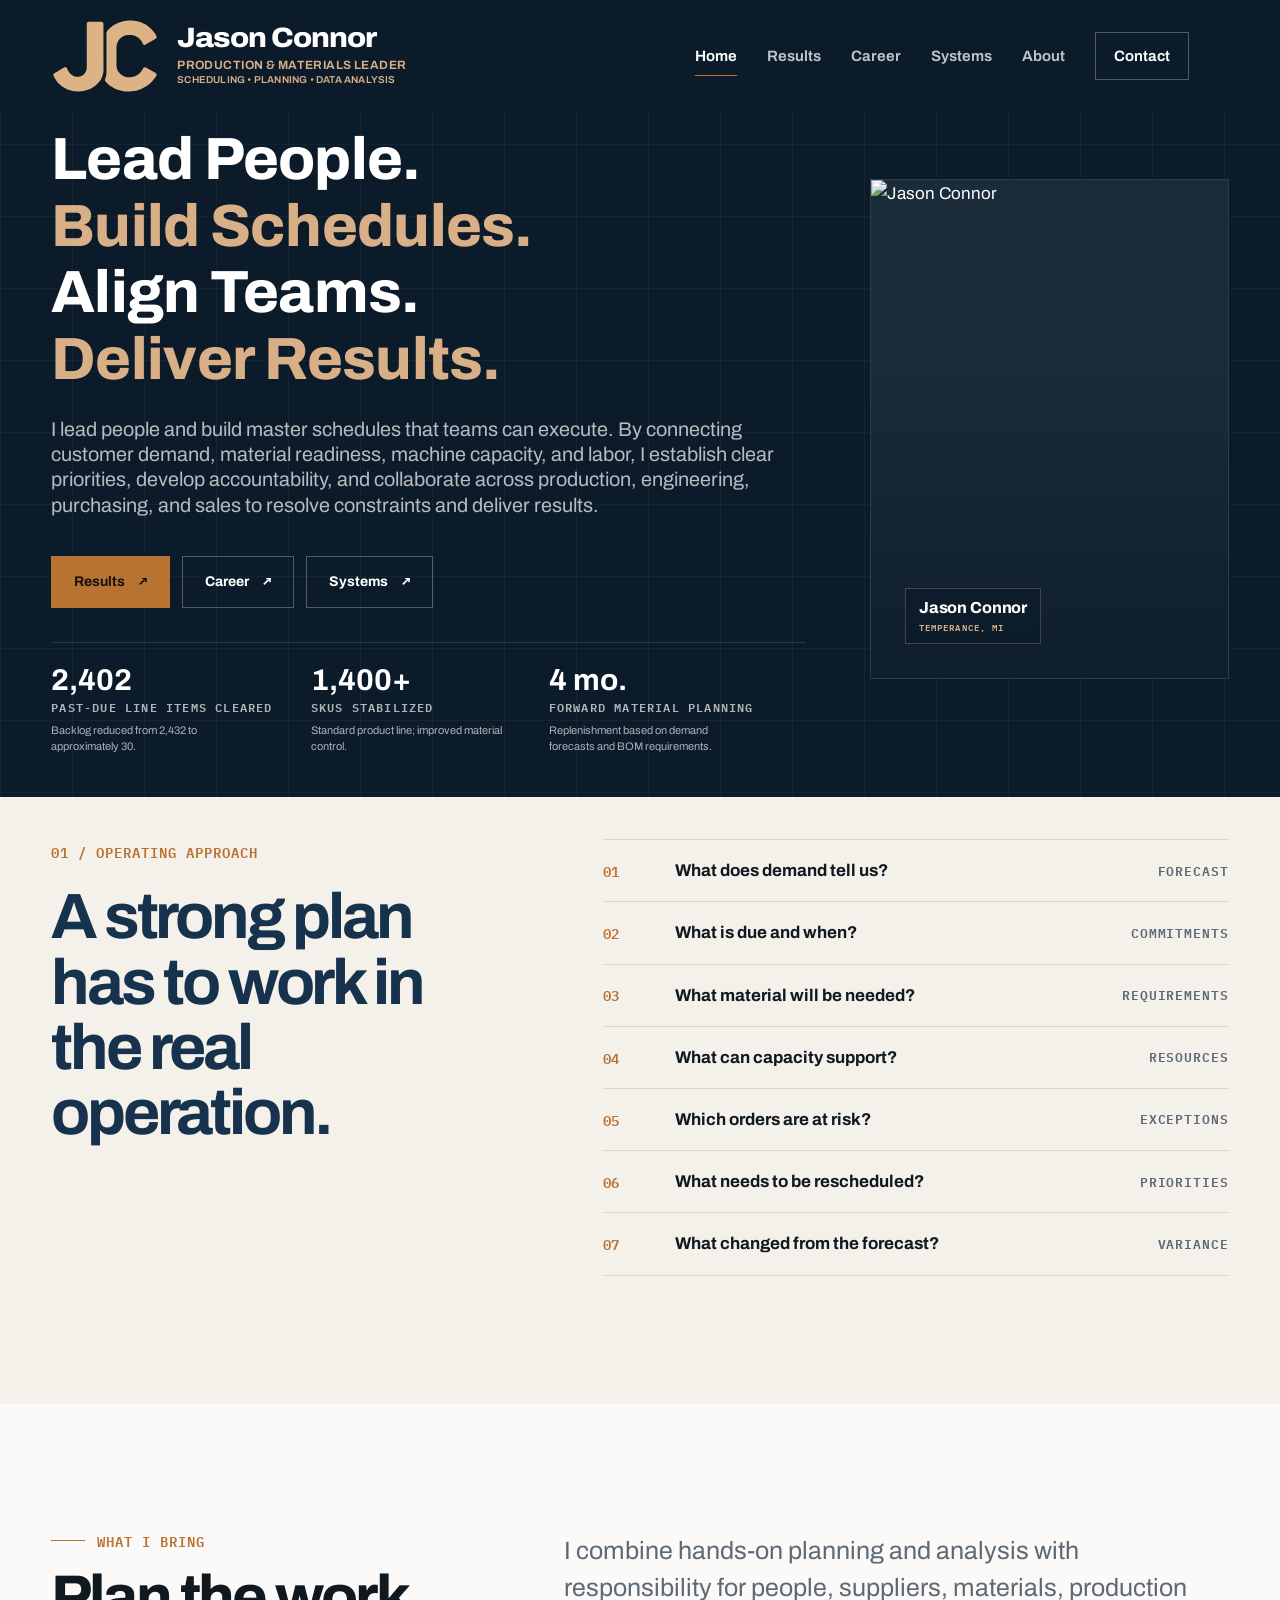
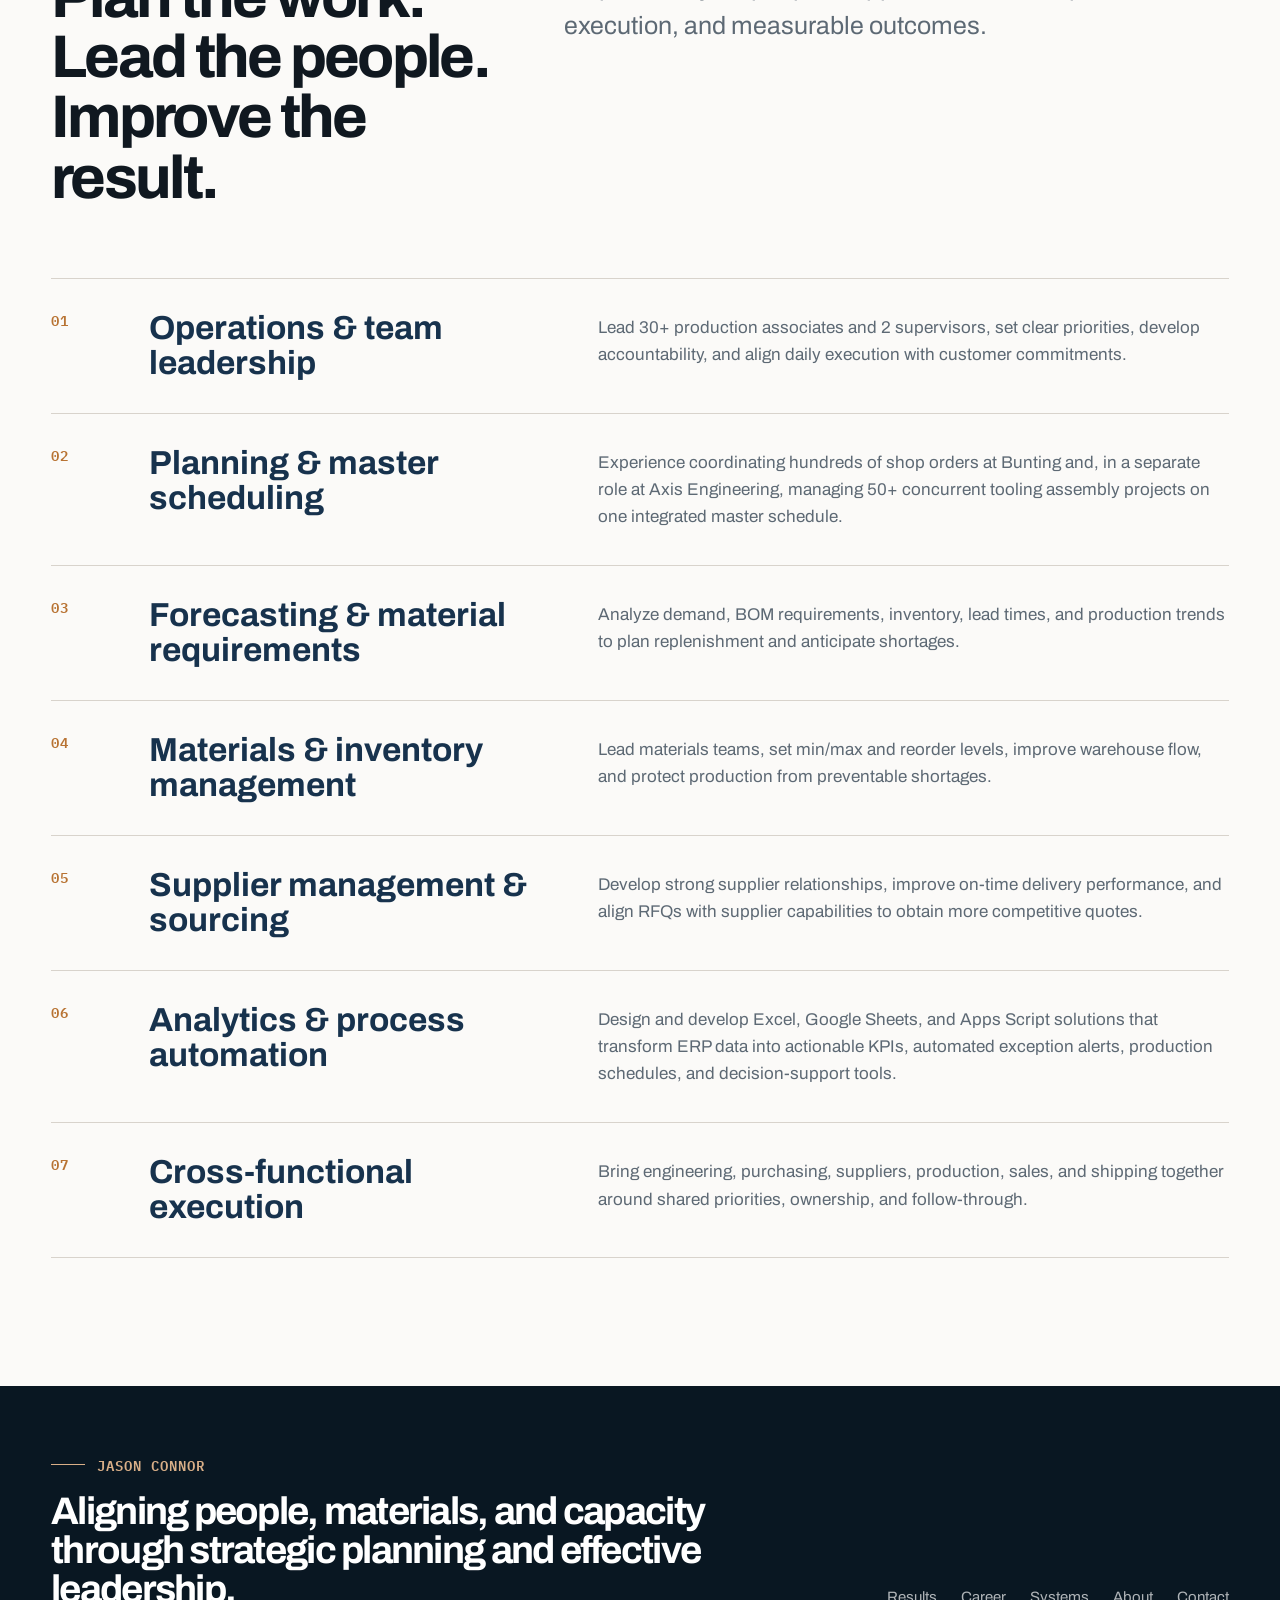
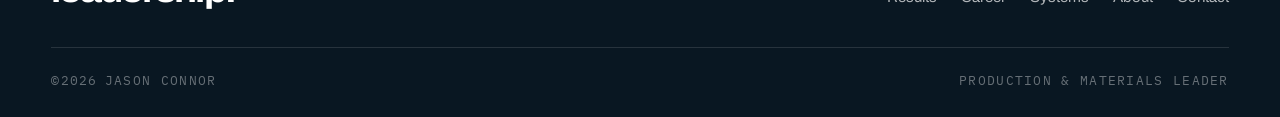
==== index.html @ ce1be5c6 "Set home headline to Lead People, Build Schedules, Align Teams, Deliver Results" ====
<!doctype html>
<html lang="en">
<head>
  <meta charset="utf-8">
  <meta name="viewport" content="width=device-width,initial-scale=1">
  <meta name="description" content="Jason Connor — Manufacturing people leader and master scheduler with 25+ years of experience aligning teams, capacity, materials, and production schedules to deliver results.">
  <meta name="theme-color" content="#0C1B29">
  <meta property="og:title" content="Jason Connor | People Leadership & Master Scheduling">
  <meta property="og:description" content="Lead People. Build Schedules. Align Teams. Deliver Results.">
  <meta property="og:type" content="website">
  <title>Home | Jason Connor</title>
  <link rel="canonical" href="https://www.jasonconnor.com/">
  <link rel="icon" type="image/svg+xml" href="assets/jc-favicon.svg?v=approved-20261010-2105">
  <link rel="stylesheet" href="styles.css?v=flow-buttons-20261008">
  <link rel="stylesheet" href="mobile.css?v=jc-anchored-20261122a">
  <link rel="stylesheet" href="mobile-home.css?v=20261010-0307">
  <style>
    .timeline-item .home-location{color:var(--muted);font-weight:500}

    @media(max-width:720px){
      .home-philosophy{padding-top:32px!important;padding-bottom:30px!important}
      .systems-band .flow-row:first-child{border-bottom:0!important;padding-bottom:8px!important}
      .systems-band .flow-row:first-child::after{content:'↓';display:block;text-align:center;color:var(--copper2);font-family:'Archivo',Arial,sans-serif!important;font-size:38px!important;line-height:1!important;font-weight:900!important;transform:scaleX(1.55)!important;transform-origin:center!important;padding-top:2px}
      .systems-band .flow-box strong{font-size:22px!important;line-height:1.15!important}
      .systems-band .flow-arrow{font-size:0!important;line-height:0!important;color:transparent!important;transform:none!important;text-align:center!important;overflow:hidden!important}
      .systems-band .flow-arrow::before{content:'↓'!important;display:block!important;color:var(--copper2)!important;font-family:'Archivo',Arial,sans-serif!important;font-size:38px!important;line-height:1!important;font-weight:900!important;text-align:center!important;transform:scaleX(1.55)!important;transform-origin:center!important}
      .systems-band .flow-final strong{font-size:30px!important;line-height:1.08!important;font-weight:800!important;letter-spacing:-.025em!important}
    }
    @media(min-width:721px){
      .home-philosophy{padding-top:42px!important}
      .systems-band .flow-arrow{width:58px!important;height:32px!important;display:flex!important;align-items:center!important;justify-content:center!important;flex:0 0 58px!important;overflow:visible!important;font-size:0!important;line-height:0!important;color:transparent!important;transform:none!important;text-align:center!important}
      .systems-band .flow-arrow::before{content:""!important;display:block!important;width:50px!important;height:28px!important;background:var(--copper2)!important;clip-path:polygon(0 34%,64% 34%,64% 8%,100% 50%,64% 92%,64% 66%,0 66%)!important}
    }
  
    /* Short, meaningful explanations beneath each homepage KPI. */
    .hero .hero-foot small{display:block;max-width:200px;margin-top:4px;font:400 11px/1.45 'Archivo',Arial,sans-serif;color:rgba(255,255,255,.66)}
    @media(max-width:720px){
      .hero .hero-foot{grid-template-columns:repeat(3,minmax(0,1fr))!important;gap:12px!important}
      .hero .hero-foot > div{min-width:0!important}
      .hero .hero-foot small{font-size:10px;line-height:1.35;overflow-wrap:break-word}
      /* Mobile should show the same seven Operating Approach labels as desktop. */
      html body .home-philosophy .question-row > span:last-child{display:block!important;grid-column:2;grid-row:2;justify-self:start;margin-top:2px;font-size:10px!important;line-height:1.35!important;color:var(--muted)!important}
    }

    /* A compact three-button path to the dedicated pages replaces duplicated
       homepage sections. Existing results, systems, and career pages remain. */
    .hero .home-quick-links{align-items:stretch}
    .hero .home-quick-links .button{white-space:nowrap}
    @media(max-width:720px){
      .hero .home-quick-links{
        display:grid!important;
        grid-template-columns:repeat(3,minmax(0,1fr))!important;
        gap:8px!important;
      }
      .hero .home-quick-links .button{
        width:100%!important;
        min-width:0!important;
        min-height:48px!important;
        padding:0 5px!important;
        font-size:11px!important;
        line-height:1.15!important;
        gap:4px!important;
        text-align:center!important;
      }
    }
  </style>
</head>
<body>
<a class="skip-link" href="#main">Skip to content</a>
<header class="site-header"><div class="container nav-shell"><a class="brand" href="/" style="gap:16px"><span class="brand-monogram">JC</span><span class="brand-text"><strong style="font-family:'Archivo',Arial,sans-serif;font-size:28px!important;line-height:.95!important;font-weight:820!important;letter-spacing:-.035em!important;font-stretch:108%;color:#fff">Jason Connor</strong><span style="display:block;margin-top:6px;font-family:'Archivo',Arial,sans-serif;font-size:12px!important;line-height:1.25!important;font-weight:650!important;letter-spacing:.035em!important;text-transform:none!important;color:#D9AF88!important">PRODUCTION &amp; MATERIALS LEADER<small class="brand-subtitle" style="display:block;font-size:10px!important;line-height:1.4!important;letter-spacing:.02em!important;font-weight:600!important">SCHEDULING • PLANNING • DATA ANALYSIS</small></span></span></a><button class="menu-toggle" aria-label="Toggle navigation" aria-expanded="false"><span></span></button><nav class="nav" aria-label="Primary navigation"><a class="active" href="/">Home</a><a href="/results">Results</a><a href="/career">Career</a><a href="/systems">Systems</a><a href="/about">About</a><a class="contact-link" href="/contact">Contact</a></nav></div></header>
<main id="main">
<section class="hero"><div class="container hero-grid"><div class="hero-copy"><p class="eyebrow light">PRODUCTION &amp; MATERIALS LEADER</p><h1 class="display">Lead People.<br><span class="accent hero-capacity-line">Build Schedules.</span><br>Align Teams.<br><span class="accent">Deliver Results.</span></h1><p class="lead">I lead people and build master schedules that teams can execute. By connecting customer demand, material readiness, machine capacity, and labor, I establish clear priorities, develop accountability, and collaborate across production, engineering, purchasing, and sales to resolve constraints and deliver results.</p><nav class="hero-actions home-quick-links" aria-label="Explore my work"><a class="button copper" href="/results" aria-label="View measurable results">Results</a><a class="button ghost" href="/career" aria-label="View career history">Career</a><a class="button ghost" href="/systems" aria-label="Explore systems and tools">Systems</a></nav><div class="hero-foot"><div><strong>2,402</strong><span>Past-due line items cleared</span><small>Backlog reduced from 2,432 to approximately 30.</small></div><div><strong>1,400+</strong><span>SKUs stabilized</span><small>Standard product line; improved material control.</small></div><div><strong>4 mo.</strong><span>Forward material planning</span><small>Replenishment based on demand forecasts and BOM requirements.</small></div></div></div><div class="hero-portrait"><img src="https://static.wixstatic.com/media/209c5a_d3d79b48b56b4dbb99902d4a39502ca6~mv2.jpeg" alt="Jason Connor" loading="eager"><div class="portrait-caption"><strong>Jason Connor</strong><span>Temperance, MI</span></div></div></div></section>
<section class="section bone home-philosophy"><div class="container philosophy-layout"><div><span class="philosophy-number">01 / OPERATING APPROACH</span><h2 class="philosophy-quote">A strong plan has to work in the real operation.</h2></div><div class="question-list"><div class="question-row"><span>01</span><strong>What does demand tell us?</strong><span>Forecast</span></div><div class="question-row"><span>02</span><strong>What is due and when?</strong><span>Commitments</span></div><div class="question-row"><span>03</span><strong>What material will be needed?</strong><span>Requirements</span></div><div class="question-row"><span>04</span><strong>What can capacity support?</strong><span>Resources</span></div><div class="question-row"><span>05</span><strong>Which orders are at risk?</strong><span>Exceptions</span></div><div class="question-row"><span>06</span><strong>What needs to be rescheduled?</strong><span>Priorities</span></div><div class="question-row"><span>07</span><strong>What changed from the forecast?</strong><span>Variance</span></div></div></div></section>
<section class="section paper"><div class="container"><div class="section-intro reveal"><div><p class="eyebrow">What I bring</p><h2 class="h2">Plan the work. Lead the people. Improve the result.</h2></div><p class="lead">I combine hands-on planning and analysis with responsibility for people, suppliers, materials, production execution, and measurable outcomes.</p></div><div class="capability-list reveal"><div class="capability"><span class="num">01</span><h3>Operations &amp; team leadership</h3><p>Lead 30+ production associates and 2 supervisors, set clear priorities, develop accountability, and align daily execution with customer commitments.</p></div><div class="capability"><span class="num">02</span><h3>Planning &amp; master scheduling</h3><p>Experience coordinating hundreds of shop orders at Bunting and, in a separate role at Axis Engineering, managing 50+ concurrent tooling assembly projects on one integrated master schedule.</p></div><div class="capability"><span class="num">03</span><h3>Forecasting &amp; material requirements</h3><p>Analyze demand, BOM requirements, inventory, lead times, and production trends to plan replenishment and anticipate shortages.</p></div><div class="capability"><span class="num">04</span><h3>Materials &amp; inventory management</h3><p>Lead materials teams, set min/max and reorder levels, improve warehouse flow, and protect production from preventable shortages.</p></div><div class="capability"><span class="num">05</span><h3>Supplier management &amp; sourcing</h3><p>Develop strong supplier relationships, improve on-time delivery performance, and align RFQs with supplier capabilities to obtain more competitive quotes.</p></div><div class="capability"><span class="num">06</span><h3>Analytics &amp; process automation</h3><p>Design and develop Excel, Google Sheets, and Apps Script solutions that transform ERP data into actionable KPIs, automated exception alerts, production schedules, and decision-support tools.</p></div><div class="capability"><span class="num">07</span><h3>Cross-functional execution</h3><p>Bring engineering, purchasing, suppliers, production, sales, and shipping together around shared priorities, ownership, and follow-through.</p></div></div></div></section>
</main>
<footer class="site-footer"><div class="container"><div class="footer-top"><div><p class="eyebrow light">Jason Connor</p><div class="footer-title">Aligning people, materials, and capacity through strategic planning and effective leadership.</div></div><nav class="footer-nav"><a href="/results">Results</a><a href="/career">Career</a><a href="/systems">Systems</a><a href="/about">About</a><a href="/contact">Contact</a></nav></div><div class="footer-bottom"><span>© <span data-year></span> Jason Connor</span><span>PRODUCTION &amp; MATERIALS LEADER</span></div></div></footer>
<script src="script.js?v=jc-anchored-20261122a"></script>
</body></html>
---- styles.css ----
@import url('https://fonts.googleapis.com/css2?family=Archivo:wdth,wght@75..125,300..900&family=IBM+Plex+Mono:wght@400;500;600&display=swap');
:root{--navy:#17324D;--navy950:#0C1B29;--navy900:#10263A;--copper:#B87333;--copper2:#D9AF88;--bone:#F4F0EA;--paper:#FBFAF8;--ink:#101820;--muted:#5D6974;--line:#D8D3CC;--max:1240px;--gutter:clamp(20px,4vw,56px)}
*{box-sizing:border-box}html{scroll-behavior:smooth;background:var(--paper)}body{margin:0;font-family:'Archivo',Arial,sans-serif;color:var(--ink);background:var(--paper);font-size:17px;line-height:1.6;-webkit-font-smoothing:antialiased}body.menu-open{overflow:hidden}a{color:inherit;text-decoration:none}img{display:block;max-width:100%}button,input,textarea,select{font:inherit}.container{width:min(calc(100% - var(--gutter)*2),var(--max));margin:auto}.skip-link{position:fixed;top:-80px;left:20px;z-index:500;background:white;padding:10px 14px}.skip-link:focus{top:20px}.eyebrow{display:flex;align-items:center;gap:12px;margin:0 0 18px;font:600 11px 'IBM Plex Mono',monospace;letter-spacing:.13em;text-transform:uppercase;color:#91531F}.eyebrow:before{content:'';width:34px;height:1px;background:currentColor}.eyebrow.light{color:#DAB28E}.display{font-size:clamp(52px,7vw,96px);line-height:.93;letter-spacing:-.055em;font-weight:760;margin:0}.h1{font-size:clamp(48px,6vw,82px);line-height:.98;letter-spacing:-.05em;font-weight:760;margin:0}.h2{font-size:clamp(36px,4.7vw,64px);line-height:1;letter-spacing:-.045em;font-weight:730;margin:0}.lead{font-size:clamp(19px,2vw,25px);line-height:1.5;color:var(--muted);max-width:780px}
.site-header{position:fixed;inset:0 0 auto;z-index:100;color:white;transition:.25s}.site-header.scrolled{background:rgba(12,27,41,.96);backdrop-filter:blur(16px);border-bottom:1px solid rgba(255,255,255,.09)}.nav-shell{min-height:88px;display:grid;grid-template-columns:auto 1fr auto;align-items:center;gap:38px}.brand{display:flex;align-items:center;gap:14px}.brand-monogram{display:grid;place-items:center;width:42px;height:42px;border:1px solid rgba(255,255,255,.35);font:500 12px 'IBM Plex Mono',monospace;position:relative}.brand-monogram:after{content:'';position:absolute;right:-1px;bottom:-1px;width:11px;height:11px;border-right:2px solid var(--copper);border-bottom:2px solid var(--copper)}.brand-text strong{display:block;font-size:15px}.brand-text span{display:block;font-size:10px;color:rgba(255,255,255,.58);letter-spacing:.08em;text-transform:uppercase}.nav{justify-self:end;display:flex;align-items:center;gap:30px;font-size:13px;font-weight:650}.nav a{color:rgba(255,255,255,.74);position:relative;padding:10px 0}.nav a:hover,.nav a.active{color:white}.nav a:after{content:'';position:absolute;left:0;right:100%;bottom:4px;height:1px;background:var(--copper);transition:.2s}.nav a:hover:after,.nav a.active:after{right:0}.nav .contact-link{border:1px solid rgba(255,255,255,.28);padding:11px 16px;color:white}.nav .contact-link:after{display:none}.menu-toggle{display:none;justify-self:end;background:none;border:0;color:white;width:44px;height:44px;position:relative}.menu-toggle span,.menu-toggle:before,.menu-toggle:after{content:'';position:absolute;left:9px;right:9px;height:1px;background:white;transition:.2s}.menu-toggle:before{top:14px}.menu-toggle span{top:21px}.menu-toggle:after{top:28px}.menu-toggle.active span{opacity:0}.menu-toggle.active:before{top:21px;transform:rotate(45deg)}.menu-toggle.active:after{top:21px;transform:rotate(-45deg)}
.hero{min-height:100svh;background:var(--navy950);color:white;position:relative;overflow:hidden}.hero:before{content:'';position:absolute;inset:0;background-image:linear-gradient(rgba(255,255,255,.038) 1px,transparent 1px),linear-gradient(90deg,rgba(255,255,255,.038) 1px,transparent 1px);background-size:72px 72px}.hero-grid{position:relative;z-index:2;display:grid;grid-template-columns:minmax(0,1.08fr) minmax(360px,.72fr);min-height:100svh}.hero-copy{padding:168px 7vw 88px 0;display:flex;flex-direction:column;justify-content:center}.accent{color:var(--copper2)}.hero-copy .lead{color:rgba(255,255,255,.7);margin:32px 0 0}.hero-actions{display:flex;gap:12px;flex-wrap:wrap;margin-top:38px}.button{display:inline-flex;align-items:center;justify-content:center;gap:14px;min-height:52px;padding:0 22px;border:1px solid transparent;font-size:13px;font-weight:700;transition:.2s}.button:after{content:'↗';font-family:'IBM Plex Mono',monospace}.button:hover{transform:translateY(-2px)}.button.copper{background:var(--copper);color:#17120E}.button.ghost{border-color:rgba(255,255,255,.28);color:white}.button.dark{background:var(--navy);color:white}.hero-foot{display:flex;gap:38px;flex-wrap:wrap;margin-top:58px;padding-top:26px;border-top:1px solid rgba(255,255,255,.12)}.hero-foot div{display:flex;flex-direction:column;gap:4px}.hero-foot strong{font-size:22px}.hero-foot span{font:400 9px 'IBM Plex Mono',monospace;text-transform:uppercase;letter-spacing:.1em;color:rgba(255,255,255,.52)}.hero-portrait{position:relative;overflow:hidden;background:#1A2B3A}.hero-portrait img{width:100%;height:100%;object-fit:cover;object-position:center 20%;filter:saturate(.74) contrast(1.04)}.hero-portrait:after{content:'';position:absolute;inset:0;background:linear-gradient(180deg,transparent 35%,rgba(12,27,41,.82) 100%)}.portrait-caption{position:absolute;z-index:2;left:34px;right:34px;bottom:34px;padding-top:20px;border-top:1px solid rgba(255,255,255,.32);display:flex;justify-content:space-between;color:white}.portrait-caption span{font:400 9px 'IBM Plex Mono',monospace;text-transform:uppercase;letter-spacing:.1em;color:rgba(255,255,255,.68)}
.section{padding:clamp(86px,10vw,150px) 0}.navy{background:var(--navy);color:white}.bone{background:var(--bone)}.paper{background:var(--paper)}.section-intro{display:grid;grid-template-columns:.8fr 1.2fr;gap:70px;align-items:start;margin-bottom:70px}.section-intro .lead{margin:0}.navy .lead{color:rgba(255,255,255,.65)}.philosophy-layout{display:grid;grid-template-columns:.85fr 1.15fr;gap:90px}.philosophy-number{font:500 11px 'IBM Plex Mono',monospace;color:#91531F;letter-spacing:.1em}.philosophy-quote{font-size:clamp(42px,5vw,70px);line-height:1.02;letter-spacing:-.05em;color:var(--navy);margin:18px 0 0}.question-list{border-top:1px solid var(--line)}.question-row{display:grid;grid-template-columns:54px 1fr auto;gap:18px;align-items:center;padding:17px 0;border-bottom:1px solid var(--line)}.question-row>span{font:400 10px 'IBM Plex Mono',monospace;color:#91531F}.question-row>span:last-child{color:var(--muted);text-transform:uppercase;letter-spacing:.08em}.metric-rail{border-top:1px solid rgba(255,255,255,.16);border-bottom:1px solid rgba(255,255,255,.16)}.metric-row{display:grid;grid-template-columns:180px 300px 1fr;gap:38px;align-items:center;padding:36px 0;border-bottom:1px solid rgba(255,255,255,.12)}.metric-row:last-child{border:0}.metric-no{font:400 10px 'IBM Plex Mono',monospace;color:#D6A67B;letter-spacing:.1em}.metric-value{font-size:clamp(42px,5vw,68px);letter-spacing:-.055em;line-height:.9;color:white}.metric-row p{margin:0;color:rgba(255,255,255,.64)}.capability-list{border-top:1px solid var(--line)}.capability{display:grid;grid-template-columns:70px minmax(260px,.8fr) 1.2fr;gap:28px;padding:32px 0;border-bottom:1px solid var(--line)}.capability .num{font:400 10px 'IBM Plex Mono',monospace;color:#91531F}.capability h3{font-size:clamp(24px,2.6vw,36px);margin:0;color:var(--navy)}.capability p{margin:3px 0;color:var(--muted)}.case-grid{display:grid;grid-template-columns:repeat(2,1fr);border-top:1px solid var(--line);border-left:1px solid var(--line)}.case{padding:38px;border-right:1px solid var(--line);border-bottom:1px solid var(--line);background:rgba(255,255,255,.36)}.case-company{font:500 10px 'IBM Plex Mono',monospace;text-transform:uppercase;letter-spacing:.1em;color:#91531F}.case h3{font-size:31px;line-height:1.05;color:var(--navy);margin:28px 0 14px}.case p{color:var(--muted)}.case-result{margin-top:30px;padding-top:20px;border-top:1px solid var(--line);font-size:13px;color:var(--muted)}.case-result strong{display:block;font-size:36px;color:var(--navy)}.systems-band{background:#091722;color:white}.systems-layout{display:grid;grid-template-columns:.92fr 1.08fr;gap:80px;align-items:start}.systems-copy p{color:rgba(255,255,255,.65)}.flow{display:grid;gap:14px}.flow-row{display:grid;grid-template-columns:1fr auto 1fr;gap:12px;align-items:center}.flow-box,.flow-final{border:1px solid rgba(255,255,255,.16);padding:24px}.flow-box strong,.flow-final strong{display:block}.flow-box span,.flow-final span{display:block;margin-top:6px;color:rgba(255,255,255,.5);font-size:13px}.flow-arrow{color:var(--copper2);font-family:'IBM Plex Mono',monospace}.flow-final{border-color:rgba(184,115,51,.55);background:rgba(184,115,51,.08)}.timeline{border-top:1px solid var(--line)}.timeline-item{padding:32px 0;border-bottom:1px solid var(--line)}.timeline-item .years{font:400 10px 'IBM Plex Mono',monospace;color:#91531F;letter-spacing:.1em}.timeline-item h3{font-size:28px;color:var(--navy);margin:7px 0 4px}.timeline-item .company{font-weight:650}.timeline-item p{color:var(--muted);margin:12px 0 0;max-width:760px}
.page-hero{background:var(--navy950);color:white;padding:168px 0 92px;position:relative}.page-hero .h1{max-width:1000px}.page-hero .lead{color:rgba(255,255,255,.65);margin:28px 0 0}.page-meta{display:flex;gap:22px;flex-wrap:wrap;margin-top:42px;font:400 10px 'IBM Plex Mono',monospace;letter-spacing:.1em;text-transform:uppercase;color:rgba(255,255,255,.55)}.experience-block{display:grid;grid-template-columns:270px 1fr;gap:70px;padding:68px 0;border-top:1px solid var(--line)}.experience-block:first-child{border:0;padding-top:0}.experience-meta{position:sticky;top:120px;align-self:start}.company-name{font-size:24px;font-weight:740;color:var(--navy)}.location{color:var(--muted);font-size:14px}.role{padding-bottom:58px}.role-head{display:flex;justify-content:space-between;gap:24px;align-items:baseline;padding-bottom:18px;border-bottom:1px solid var(--line)}.role-head h3{font-size:30px;color:var(--navy);margin:0}.role-head span{font:400 10px 'IBM Plex Mono',monospace;color:#91531F;text-transform:uppercase}.role p,.role ul{color:var(--muted)}.role-results{display:grid;grid-template-columns:repeat(2,1fr);gap:14px;margin-top:28px}.role-result{padding:20px;border-left:3px solid var(--copper);background:#F3EEE8}.role-result strong{display:block;color:var(--navy);font-size:24px}.role-result span{color:var(--muted);font-size:13px}.system-section{display:grid;grid-template-columns:330px 1fr;gap:70px;padding:58px 0;border-top:1px solid var(--line)}.system-section:first-child{border:0;padding-top:0}.system-section h2{font-size:30px;color:var(--navy);margin:0}.copy p{color:var(--muted);margin-top:0}.bullet-columns{display:grid;grid-template-columns:1fr 1fr;gap:0 34px}.bullet-columns div{padding:12px 0;border-top:1px solid var(--line);font-weight:620;color:var(--navy)}.about-layout{display:grid;grid-template-columns:.72fr 1.28fr;gap:90px}.about-pull{font-size:clamp(36px,4.5vw,60px);line-height:1.05;letter-spacing:-.045em;font-weight:700;color:var(--navy);margin:0}.about-copy p{font-size:19px;color:var(--muted);margin:0 0 24px}.about-copy .strong{color:var(--navy);font-weight:650}.principles{display:grid;grid-template-columns:repeat(2,1fr);gap:1px;background:var(--line);border:1px solid var(--line);margin-top:70px}.principle{background:var(--paper);padding:32px}.principle .num{font:400 10px 'IBM Plex Mono',monospace;color:#91531F}.principle h3{font-size:24px;color:var(--navy);margin:28px 0 10px}.principle p{color:var(--muted);margin:0}.contact-layout{display:grid;grid-template-columns:.82fr 1.18fr;gap:90px}.contact-copy p{color:var(--muted)}.contact-note{margin-top:32px;padding-top:24px;border-top:1px solid var(--line);font:400 11px/1.7 'IBM Plex Mono',monospace;color:var(--muted)}.contact-form{border-top:3px solid var(--copper);background:white;padding:clamp(26px,4vw,44px);box-shadow:0 24px 70px rgba(9,24,37,.14)}.field-grid{display:grid;grid-template-columns:1fr 1fr;gap:18px}.field{margin-bottom:18px}.field label{display:block;font:500 10px 'IBM Plex Mono',monospace;letter-spacing:.09em;text-transform:uppercase;color:var(--navy);margin-bottom:8px}.field input,.field textarea,.field select{width:100%;border:0;border-bottom:1px solid #B9B4AD;background:transparent;padding:11px 0;outline:none}.field input:focus,.field textarea:focus,.field select:focus{border-color:var(--copper)}.field textarea{min-height:130px}.form-help{font-size:12px;color:var(--muted);margin-top:15px}.form-status{display:none;margin-top:16px;padding:12px 14px;background:#EFE8DF;color:var(--navy)}.site-footer{background:#091722;color:white;padding:70px 0 28px}.footer-top{display:grid;grid-template-columns:1.2fr .8fr;gap:80px;padding-bottom:56px;border-bottom:1px solid rgba(255,255,255,.12)}.footer-title{font-size:clamp(34px,4vw,58px);line-height:1.02;letter-spacing:-.045em;font-weight:700;max-width:700px}.footer-nav{display:grid;grid-template-columns:1fr 1fr;gap:10px 30px}.footer-nav a{font-size:14px;color:rgba(255,255,255,.68)}.footer-bottom{display:flex;justify-content:space-between;gap:30px;padding-top:24px;font:400 9px 'IBM Plex Mono',monospace;letter-spacing:.1em;text-transform:uppercase;color:rgba(255,255,255,.38)}.reveal{opacity:0;transform:translateY(18px);transition:.65s}.reveal.visible{opacity:1;transform:none}
@media(max-width:1000px){.nav-shell{min-height:76px}.nav{position:fixed;inset:76px 0 0;background:var(--navy950);padding:42px var(--gutter);display:none;align-items:flex-start;flex-direction:column;gap:8px;font-size:22px}.nav.open{display:flex}.nav a{width:100%;padding:14px 0;border-bottom:1px solid rgba(255,255,255,.1)}.nav .contact-link{margin-top:20px;width:auto;padding:13px 18px}.menu-toggle{display:block}.brand-text span{display:none}.hero-grid{grid-template-columns:1fr}.hero-copy{padding:142px 0 70px}.hero-portrait{min-height:620px}.section-intro,.philosophy-layout,.systems-layout,.about-layout,.contact-layout{grid-template-columns:1fr;gap:45px}.metric-row{grid-template-columns:90px 240px 1fr}.experience-block{grid-template-columns:1fr;gap:28px}.experience-meta{position:static}.system-section{grid-template-columns:1fr;gap:24px}.footer-top{grid-template-columns:1fr;gap:45px}}
@media(max-width:720px){body{font-size:16px}.container{width:calc(100% - 36px)}.site-header{background:linear-gradient(180deg,rgba(8,19,29,.9),rgba(8,19,29,0))}.site-header.scrolled{background:rgba(8,19,29,.97)}.nav-shell{min-height:72px;grid-template-columns:auto 1fr auto}.brand-monogram{width:38px;height:38px}.brand-text strong{font-size:14px}.nav{inset:72px 0 0;padding:30px 18px 40px;font-size:24px;overflow:auto}.nav a{padding:16px 4px;min-height:56px}.hero{min-height:100svh}.hero-grid{display:block;min-height:100svh;position:relative}.hero-portrait{position:absolute;inset:0;min-height:0;z-index:0}.hero-portrait img{position:absolute;inset:0;width:100%;height:100%;object-fit:cover;object-position:58% 12%;filter:saturate(.62) contrast(1.06) brightness(.68)}.hero-portrait:after{background:linear-gradient(180deg,rgba(7,18,28,.28) 0%,rgba(7,18,28,.44) 30%,rgba(7,18,28,.86) 64%,#091722 94%)}.portrait-caption{display:none}.hero-copy{position:relative;z-index:2;min-height:100svh;padding:116px 0 30px;justify-content:flex-end}.hero-copy .eyebrow{font-size:9px;line-height:1.35;margin-bottom:14px}.display{font-size:clamp(44px,12.6vw,62px);line-height:.93;letter-spacing:-.055em}.hero-copy .lead{font-size:16px;line-height:1.45;margin-top:20px}.hero-actions{display:grid;grid-template-columns:1fr 1fr;gap:9px;margin-top:22px}.hero-actions .button{min-height:50px;padding:0 10px;font-size:10px;text-align:center}.hero-foot{display:grid;grid-template-columns:repeat(3,1fr);gap:9px;margin-top:24px;padding-top:17px}.hero-foot strong{font-size:20px}.hero-foot span{font-size:7.5px;line-height:1.3}.section{padding:68px 0}.section-intro{gap:22px;margin-bottom:36px}.h2{font-size:clamp(34px,10vw,48px)}.lead{font-size:17px;line-height:1.48}.philosophy-layout{gap:34px}.philosophy-quote{font-size:clamp(38px,11vw,52px)}.question-row{grid-template-columns:34px 1fr;padding:15px 0;gap:10px}.question-row span:last-child{display:none}.metric-row{grid-template-columns:1fr;gap:10px;padding:30px 0}.metric-value{font-size:clamp(46px,14vw,62px)}.capability{grid-template-columns:42px 1fr;gap:18px}.capability p{grid-column:2}.case-grid{grid-template-columns:1fr}.case{padding:26px 22px}.case h3{font-size:27px}.flow-row{grid-template-columns:1fr}.flow-arrow{transform:rotate(90deg);text-align:center}.role-head{flex-direction:column;align-items:flex-start;gap:4px}.role-results,.bullet-columns,.principles,.field-grid{grid-template-columns:1fr}.page-hero{padding:116px 0 64px}.page-hero .h1{font-size:clamp(42px,12vw,58px)}.contact-form{padding:26px 20px}.footer-top{gap:38px}.footer-title{font-size:34px}.footer-nav{grid-template-columns:1fr}.footer-bottom{flex-direction:column}.button{min-height:50px}}
@media(prefers-reduced-motion:reduce){html{scroll-behavior:auto}*,*:before,*:after{animation-duration:.01ms!important;transition-duration:.01ms!important}.reveal{opacity:1;transform:none}}

/* Shared button typography across pages and viewport sizes. */
#main .button{
  font-family:'Archivo',Arial,sans-serif!important;
  font-size:14px!important;
  font-weight:700!important;
  font-style:normal!important;
  font-stretch:normal!important;
  line-height:1.25!important;
  letter-spacing:0!important;
  text-transform:none!important;
}

/* Clear directional cues in the homepage systems flow. */
#main .systems-band .flow-arrow{
  display:flex!important;
  align-items:center!important;
  justify-content:center!important;
  font-size:34px!important;
  font-weight:700!important;
  line-height:1!important;
  min-width:44px;
  min-height:44px;
  color:var(--copper2)!important;
}
---- mobile.css ----
@import url('https://fonts.googleapis.com/css2?family=Archivo:wdth,wght@75..125,300..900&family=IBM+Plex+Mono:wght@400;500;600&display=block');
@import url('mobile-base.css?v=opening-align-20261104');
@import url('mobile-header-exact.css?v=resume-brand-20261109');
@import url('mobile-polish.css?v=resume-brand-20261109');
@import url('mobile-experience-sticky.css?v=20261008-1');
@import url('desktop-header-scale.css?v=resume-brand-20261109');
@import url('desktop-experience-sticky.css?v=20261009-1845');
@import url('desktop-home-systems-tune.css?v=20261010-0315');
@import url('mobile-final-fixes.css?v=brand-type-20261109');
@import url('site-polish.css?v=no-bleed-20261104');
@import url('mobile-targeted-restores.css?v=hero-unified-20261109');
@import url('mobile-header-sticky.css?v=jc-original-smooth-20261010-1220');
@import url('logo-final.css?v=approved-20261010-2105');

/* FINAL MOBILE RESULTS POSITIONING ONLY — keep existing type/color/size unchanged. */
@media (max-width:720px){
  html body .section.navy .metric-row{
    display:grid!important;
    grid-template-columns:minmax(0,1fr)!important;
    column-gap:0!important;
    row-gap:12px!important;
    align-items:start!important;
  }
  html body .section.navy .metric-row .metric-no{
    grid-column:1!important;
    grid-row:1!important;
    justify-self:start!important;
    text-align:left!important;
  }
  html body .section.navy .metric-row .metric-value{
    grid-column:1!important;
    grid-row:2!important;
    justify-self:start!important;
    text-align:left!important;
  }
  html body .section.navy .metric-row p{
    grid-column:1!important;
    grid-row:3!important;
    width:100%!important;
  }
}

/* Mobile Safari: fixed-height visual identity and natural Career scrolling.
   Do not shrink or animate the brand when the page moves. */
@media(max-width:720px){
  html body .site-header,
  html body .site-header.scrolled{
    background:#0C1B29!important;
    backdrop-filter:none!important;
  }
  /* Keep the drawer clear of the full-height header. */
  html body .site-header .nav{
    top:var(--jc-mobile-header-height,150px)!important;
  }

  /* Previous stacked sticky employer/role headings covered adjacent job
     descriptions and created exposed strips of text. Let each heading flow
     with its own job content instead of layering it above other sections. */
  html body #main .experience-block .experience-meta{
    position:static!important;
    top:auto!important;
    z-index:auto!important;
    isolation:auto!important;
  }
  html body #main .experience-block .role-head{
    position:relative!important;
    top:auto!important;
    z-index:auto!important;
    isolation:auto!important;
  }
  html body #main .experience-block .role-head::before{
    content:none!important;
    display:none!important;
  }
}

/* Mobile header: remain sticky at a constant intrinsic height.
   Full brand/subtitle text fits within the opaque navy header; Career job
   headings scroll normally underneath it without overlaying one another. */
@media(max-width:720px){
  html body header.site-header,
  html body header.site-header.scrolled{
    position:-webkit-sticky!important;
    position:sticky!important;
    inset:auto!important;
    top:0!important;
    bottom:auto!important;
    width:100%!important;
    height:auto!important;
    min-height:0!important;
    overflow:visible!important;
    background:#0C1B29!important;
    backdrop-filter:none!important;
    transition:none!important;
    isolation:isolate!important;
    z-index:1000!important;
  }

  html body header.site-header .nav-shell{
    height:auto!important;
    min-height:0!important;
    padding:16px 0 18px!important;
    align-items:center!important;
    overflow:visible!important;
  }
  html body header.site-header .nav-shell a.brand,
  html body header.site-header .nav-shell a.brand .brand-text{
    height:auto!important;
    min-height:0!important;
    overflow:visible!important;
  }

  /* Show real subtitle text, not old ::before/::after generated copies.
     No fixed 48px height or hidden descendant may truncate the tagline. */
  html body header.site-header .nav-shell a.brand .brand-text > span{
    display:block!important;
    position:static!important;
    width:100%!important;
    height:auto!important;
    min-height:0!important;
    max-height:none!important;
    margin:6px 0 0!important;
    padding:0!important;
    overflow:visible!important;
    visibility:visible!important;
    opacity:1!important;
    clip-path:none!important;
    white-space:normal!important;
    text-align:left!important;
  }
  html body header.site-header .nav-shell a.brand .brand-text > span::before,
  html body header.site-header .nav-shell a.brand .brand-text > span::after{
    content:none!important;
    display:none!important;
  }
  html body header.site-header .nav-shell a.brand .brand-text > span .brand-subtitle{
    display:block!important;
    position:static!important;
    margin-top:4px!important;
    height:auto!important;
    max-height:none!important;
    overflow:visible!important;
    visibility:visible!important;
    opacity:1!important;
    white-space:normal!important;
  }
}

/* Stable full-size mobile masthead. No scroll-driven resizing.
   Reserve its measured height in document flow while keeping it fixed above
   Career's pinned employer and role headings. */
@media(max-width:720px){
  html body{
    padding-top:var(--jc-mobile-header-height,140px)!important;
  }
  html body header.site-header,
  html body header.site-header.scrolled,
  html body header.site-header.mobile-compact{
    position:fixed!important;
    inset:0 0 auto 0!important;
    top:0!important;
    width:100%!important;
    height:auto!important;
    min-height:0!important;
    overflow:visible!important;
    background:#0C1B29!important;
    backdrop-filter:none!important;
    border-bottom:2px solid #B87333!important;
    z-index:1000!important;
    isolation:isolate!important;
    transition:none!important;
  }
  html body header.site-header .nav-shell{
    padding:16px 0 18px!important;
    transition:none!important;
  }
  html body header.site-header .nav-shell a.brand,
  html body header.site-header .nav-shell a.brand .brand-monogram,
  html body header.site-header .nav-shell a.brand .brand-text strong,
  html body header.site-header .nav-shell a.brand .brand-text > span,
  html body header.site-header .nav-shell a.brand .brand-text > span .brand-subtitle{
    transition:none!important;
  }
  html body header.site-header .nav{
    top:var(--jc-mobile-header-height,140px)!important;
  }
  html{
    scroll-padding-top:calc(var(--jc-mobile-header-height,140px) + 10px);
  }
}

/* Uniform iPhone masthead: JC logo, name, and hamburger never move.
   Only the Scheduling descriptor collapses and the bronze divider follows.
   Keep the body's expanded-height spacer constant while scrolling. */
@media(max-width:720px){
  html,
  html body{
    background-color:var(--navy950)!important;
  }
  html body{
    padding-top:var(--jc-mobile-header-expanded-height,140px)!important;
  }
  html body header.site-header,
  html body header.site-header.scrolled,
  html body header.site-header.subtitle-muted{
    position:fixed!important;
    top:0!important;
    inset:0 0 auto 0!important;
    background:#0C1B29!important;
    border-bottom:2px solid #B87333!important;
    transition:none!important;
    z-index:1000!important;
  }
  /* Fixed top positioning rather than centering against changing content. */
  html body header.site-header .nav-shell,
  html body header.site-header.subtitle-muted .nav-shell{
    align-items:start!important;
    padding:16px 0 18px!important;
    transition:none!important;
  }
  html body header.site-header .nav-shell a.brand{
    align-items:start!important;
  }
  html body header.site-header .nav-shell a.brand .brand-monogram{
    align-self:start!important;
    transform:none!important;
    transition:none!important;
  }
  html body header.site-header .nav-shell a.brand .brand-text{
    align-self:start!important;
  }
  html body header.site-header .nav-shell a.brand .brand-text strong{
    transform:scale(.70)!important;
    transform-origin:left center!important;
    transition:none!important;
  }
  html body header.site-header .nav-shell .menu-toggle{
    align-self:start!important;
    margin-top:14px!important;
    transition:none!important;
  }
  html body header.site-header .nav-shell a.brand .brand-text > span .brand-subtitle{
    display:block!important;
    position:static!important;
    height:auto!important;
    max-height:44px!important;
    margin-top:4px!important;
    overflow:hidden!important;
    visibility:visible!important;
    opacity:1!important;
    transform:none!important;
    transition:none!important;
  }
  html body header.site-header.subtitle-muted .nav-shell a.brand .brand-text > span .brand-subtitle{
    max-height:0!important;
    margin-top:0!important;
    opacity:0!important;
    visibility:hidden!important;
    pointer-events:none!important;
  }
  /* Only the bottom edge changes: logo/name/menu retain the same position. */
  html body header.site-header.subtitle-muted .nav-shell{
    padding-bottom:7px!important;
  }
  html body header.site-header .nav{
    top:var(--jc-mobile-header-height,140px)!important;
  }
}
---- mobile-home.css ----
@media (max-width:720px){
  /* HOME MOBILE FINAL OVERRIDES */
  html,
  body{
    width:100%!important;
    max-width:100%!important;
    overflow-x:clip!important;
  }
  body > *{
    max-width:100%!important;
  }

  .site-header .brand-monogram{
    width:56px!important;
    height:52px!important;
    flex:0 0 56px!important;
    display:flex!important;
    align-items:center!important;
    justify-content:flex-start!important;
    border:0!important;
    background:none!important;
    font-family:'Archivo',Arial,sans-serif!important;
    font-size:48px!important;
    font-weight:900!important;
    font-stretch:110%!important;
    line-height:.9!important;
    letter-spacing:-.11em!important;
    color:#D9AF88!important;
    text-shadow:none!important;
  }
  .site-header .brand-monogram:after{display:none!important}
  .site-header .brand{gap:12px!important}
  .site-header .brand-text{max-width:210px!important}
  .site-header .brand .brand-text span{max-width:210px!important}

  /* Keep the home hero paragraph consistent with all other mobile heroes. */
  .hero .hero-copy > .lead{
    line-height:1.28!important;
  }

  /* Keep the portrait box the same size; shift only the crop to show more torso. */
  .hero .hero-grid .hero-portrait img{
    object-position:center 38%!important;
  }

  /* Compact identity tag in the lower-left corner. */
  .hero .hero-grid .hero-portrait .portrait-caption{
    display:inline-flex!important;
    flex-direction:column!important;
    position:absolute!important;
    left:14px!important;
    right:auto!important;
    bottom:14px!important;
    width:auto!important;
    max-width:72%!important;
    z-index:3!important;
    padding:9px 11px 8px!important;
    border:1px solid rgba(217,175,136,.28)!important;
    background:rgba(12,27,41,.78)!important;
    backdrop-filter:blur(3px)!important;
  }
  .hero .hero-grid .hero-portrait .portrait-caption strong{
    display:block!important;
    margin:0!important;
    font-family:'Archivo',Arial,sans-serif!important;
    font-size:15px!important;
    line-height:1.05!important;
    font-weight:750!important;
    letter-spacing:-.01em!important;
    color:#fff!important;
    white-space:nowrap!important;
  }
  .hero .hero-grid .hero-portrait .portrait-caption span{
    display:block!important;
    margin-top:5px!important;
    font-family:'IBM Plex Mono',monospace!important;
    font-size:9px!important;
    line-height:1.1!important;
    font-weight:600!important;
    letter-spacing:.12em!important;
    text-transform:uppercase!important;
    color:#D9AF88!important;
    white-space:nowrap!important;
  }

  /* Slightly stronger mobile metric labels */
  .section.navy .metric-row .metric-no{
    font-size:13px!important;
    line-height:1.2!important;
  }

  /* Main home CTAs */
  .section.navy>.container>.hero-actions,
  .section.paper>.container>.hero-actions{
    width:100%!important;
    justify-content:center!important;
  }
  .section.navy>.container>.hero-actions .button,
  .section.paper>.container>.hero-actions .button{
    min-width:236px!important;
    min-height:54px!important;
    padding:0 20px!important;
    font-size:14px!important;
    line-height:1.2!important;
    text-align:center!important;
  }

  /* Systems CTA: two clean lines and centered */
  .systems-band .systems-copy .hero-actions{
    width:100%!important;
    justify-content:center!important;
  }
  .systems-band .systems-copy .button{
    width:236px!important;
    min-height:56px!important;
    padding:0 18px!important;
    font-size:14px!important;
    line-height:1.18!important;
    text-align:center!important;
    white-space:normal!important;
  }

  /* Mobile Systems flow: centered desktop-style cards. */
  html body .systems-band .flow{
    gap:0!important;
  }
  html body .systems-band .flow-row,
  html body .systems-band .flow-row:first-child{
    display:grid!important;
    grid-template-columns:1fr!important;
    justify-items:stretch!important;
    gap:0!important;
    padding:0!important;
    border:0!important;
  }
  html body .systems-band .flow-box{
    width:100%!important;
    margin:0!important;
    padding:20px 16px!important;
    border-top:1px solid rgba(255,255,255,.16)!important;
    border-right:1px solid rgba(255,255,255,.16)!important;
    border-bottom:2px solid var(--copper2)!important;
    border-left:1px solid rgba(255,255,255,.16)!important;
    background:rgba(255,255,255,.025)!important;
    text-align:center!important;
  }
  html body .systems-band .flow-box strong{
    display:block!important;
    font-size:22px!important;
    line-height:1.12!important;
    text-align:center!important;
  }
  html body .systems-band .flow-box > span{
    display:block!important;
    margin-top:8px!important;
    font-size:0!important;
    line-height:1.4!important;
    text-align:center!important;
  }
  html body .systems-band .flow-box > span::after{
    display:block!important;
    font-size:14px!important;
    line-height:1.4!important;
    color:rgba(255,255,255,.62)!important;
    white-space:pre-line!important;
    text-align:center!important;
  }
  html body .systems-band .flow-row:first-child .flow-box:first-child > span::after{
    content:"Orders · Due Dates · Inventory · Routings\A Current Status"!important;
  }
  html body .systems-band .flow-row:first-child .flow-box:last-child > span::after{
    content:"Priorities · Shortages · Capacity · Exceptions\A Operating Risk"!important;
  }
  html body .systems-band .flow-row:nth-child(2) .flow-box:first-child > span::after{
    content:"Automation · Live Views · Workflow\A Decision Support"!important;
  }
  html body .systems-band .flow-row:nth-child(2) .flow-box:last-child > span::after{
    content:"What Needs Attention · Who Owns It\A What Happens Next"!important;
  }

  /* Stronger mobile systems flow: consistent, wider arrows and larger punch line. */
  .systems-band .flow-arrow{
    font-size:0!important;
    transform:none!important;
    text-align:center!important;
  }
  .systems-band .flow-arrow::before,
  .systems-band .flow-row:first-child::after{
    content:'↓'!important;
    display:block!important;
    color:var(--copper2)!important;
    font-family:'Archivo',Arial,sans-serif!important;
    font-size:38px!important;
    font-weight:900!important;
    line-height:1!important;
    text-align:center!important;
    transform:scaleX(1.55)!important;
    transform-origin:center!important;
  }
  .systems-band .flow-final strong{
    font-size:30px!important;
    line-height:1.08!important;
    font-weight:800!important;
    letter-spacing:-.025em!important;
  }

  /* Footer nav stays centered on one line, with slightly stronger type */
  .site-footer .footer-nav{
    width:100%!important;
    display:flex!important;
    flex-wrap:nowrap!important;
    justify-content:center!important;
    align-items:center!important;
    gap:11px!important;
  }
  .site-footer .footer-nav a{
    font-size:14px!important;
    white-space:nowrap!important;
  }

  .site-footer .footer-bottom{
    display:flex!important;
    flex-direction:column!important;
    align-items:center!important;
    gap:12px!important;
    text-align:center!important;
  }
  .site-footer .footer-bottom span:first-child{
    font-size:11px!important;
    white-space:nowrap!important;
  }
  .site-footer .footer-bottom span:last-child{
    display:block!important;
    width:min(100%,340px)!important;
    margin:0 auto!important;
    font-size:10.5px!important;
    line-height:1.45!important;
    letter-spacing:.045em!important;
    white-space:normal!important;
    text-align:center!important;
  }
}

@media (min-width:721px){
  /* Tight wrapped capability headings on desktop. */
  .section.paper .capability h3{
    line-height:1.05!important;
  }

  /* Match the compact mobile identity tag on desktop. */
  .hero .hero-portrait .portrait-caption{
    display:inline-flex!important;
    flex-direction:column!important;
    justify-content:flex-start!important;
    position:absolute!important;
    left:34px!important;
    right:auto!important;
    bottom:34px!important;
    width:auto!important;
    z-index:3!important;
    padding:11px 13px 10px!important;
    border:1px solid rgba(217,175,136,.28)!important;
    background:rgba(12,27,41,.78)!important;
    backdrop-filter:blur(3px)!important;
  }
  .hero .hero-portrait .portrait-caption strong{
    display:block!important;
    margin:0!important;
    font-family:'Archivo',Arial,sans-serif!important;
    font-size:16px!important;
    line-height:1.05!important;
    font-weight:750!important;
    letter-spacing:-.01em!important;
    color:#fff!important;
    white-space:nowrap!important;
  }
  .hero .hero-portrait .portrait-caption span{
    display:block!important;
    margin-top:6px!important;
    font-family:'IBM Plex Mono',monospace!important;
    font-size:9px!important;
    line-height:1.1!important;
    font-weight:600!important;
    letter-spacing:.12em!important;
    text-transform:uppercase!important;
    color:#D9AF88!important;
    white-space:nowrap!important;
  }

  /* Desktop Systems flow: equal, centered cards with the bronze bottom accent. */
  .systems-band .flow-row{
    align-items:stretch!important;
  }
  .systems-band .flow-box{
    min-height:118px!important;
    padding:22px 20px!important;
    display:flex!important;
    flex-direction:column!important;
    align-items:center!important;
    justify-content:center!important;
    text-align:center!important;
    border-top:1px solid rgba(255,255,255,.16)!important;
    border-right:1px solid rgba(255,255,255,.16)!important;
    border-bottom:2px solid var(--copper2)!important;
    border-left:1px solid rgba(255,255,255,.16)!important;
    background:rgba(255,255,255,.025)!important;
  }
  .systems-band .flow-box strong{
    display:block!important;
    width:100%!important;
    font-size:18px!important;
    line-height:1.15!important;
    text-align:center!important;
  }
  .systems-band .flow-box > span{
    display:block!important;
    width:100%!important;
    margin-top:10px!important;
    font-size:0!important;
    line-height:1.4!important;
    text-align:center!important;
  }
  .systems-band .flow-box > span::after{
    display:block!important;
    font-size:13px!important;
    line-height:1.45!important;
    color:rgba(255,255,255,.58)!important;
    white-space:normal!important;
    text-align:center!important;
  }
  .systems-band .flow-arrow{
    align-self:center!important;
    text-align:center!important;
  }
  .systems-band .flow-row:first-child .flow-box:first-child > span::after{
    content:"Orders · Due Dates · Inventory · Routings · Current Status"!important;
  }
  .systems-band .flow-row:first-child .flow-box:last-child > span::after{
    content:"Priorities · Shortages · Capacity · Exceptions · Operating Risk"!important;
  }
  .systems-band .flow-row:nth-child(2) .flow-box:first-child > span::after{
    content:"Automation · Live Views · Workflow · Decision Support"!important;
  }
  .systems-band .flow-row:nth-child(2) .flow-box:last-child > span::after{
    content:"What Needs Attention · Who Owns It · What Happens Next"!important;
  }
}
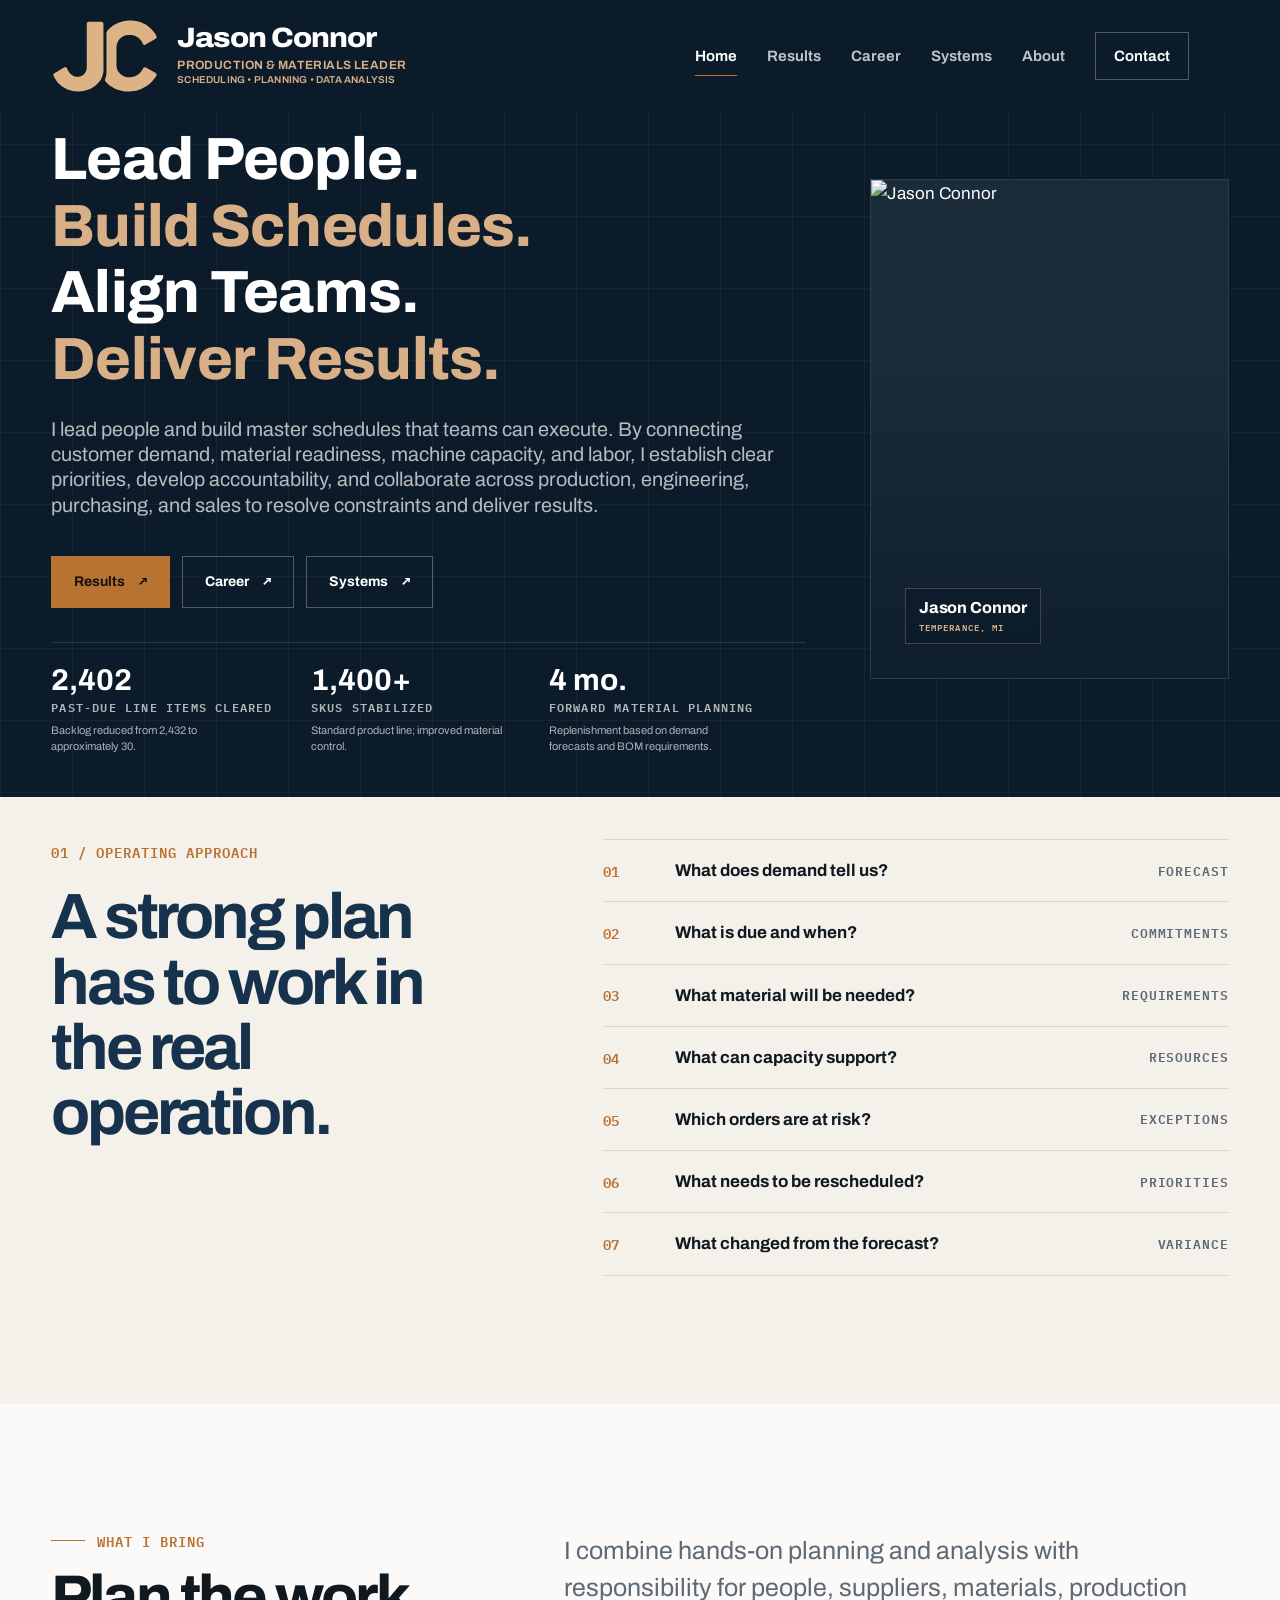
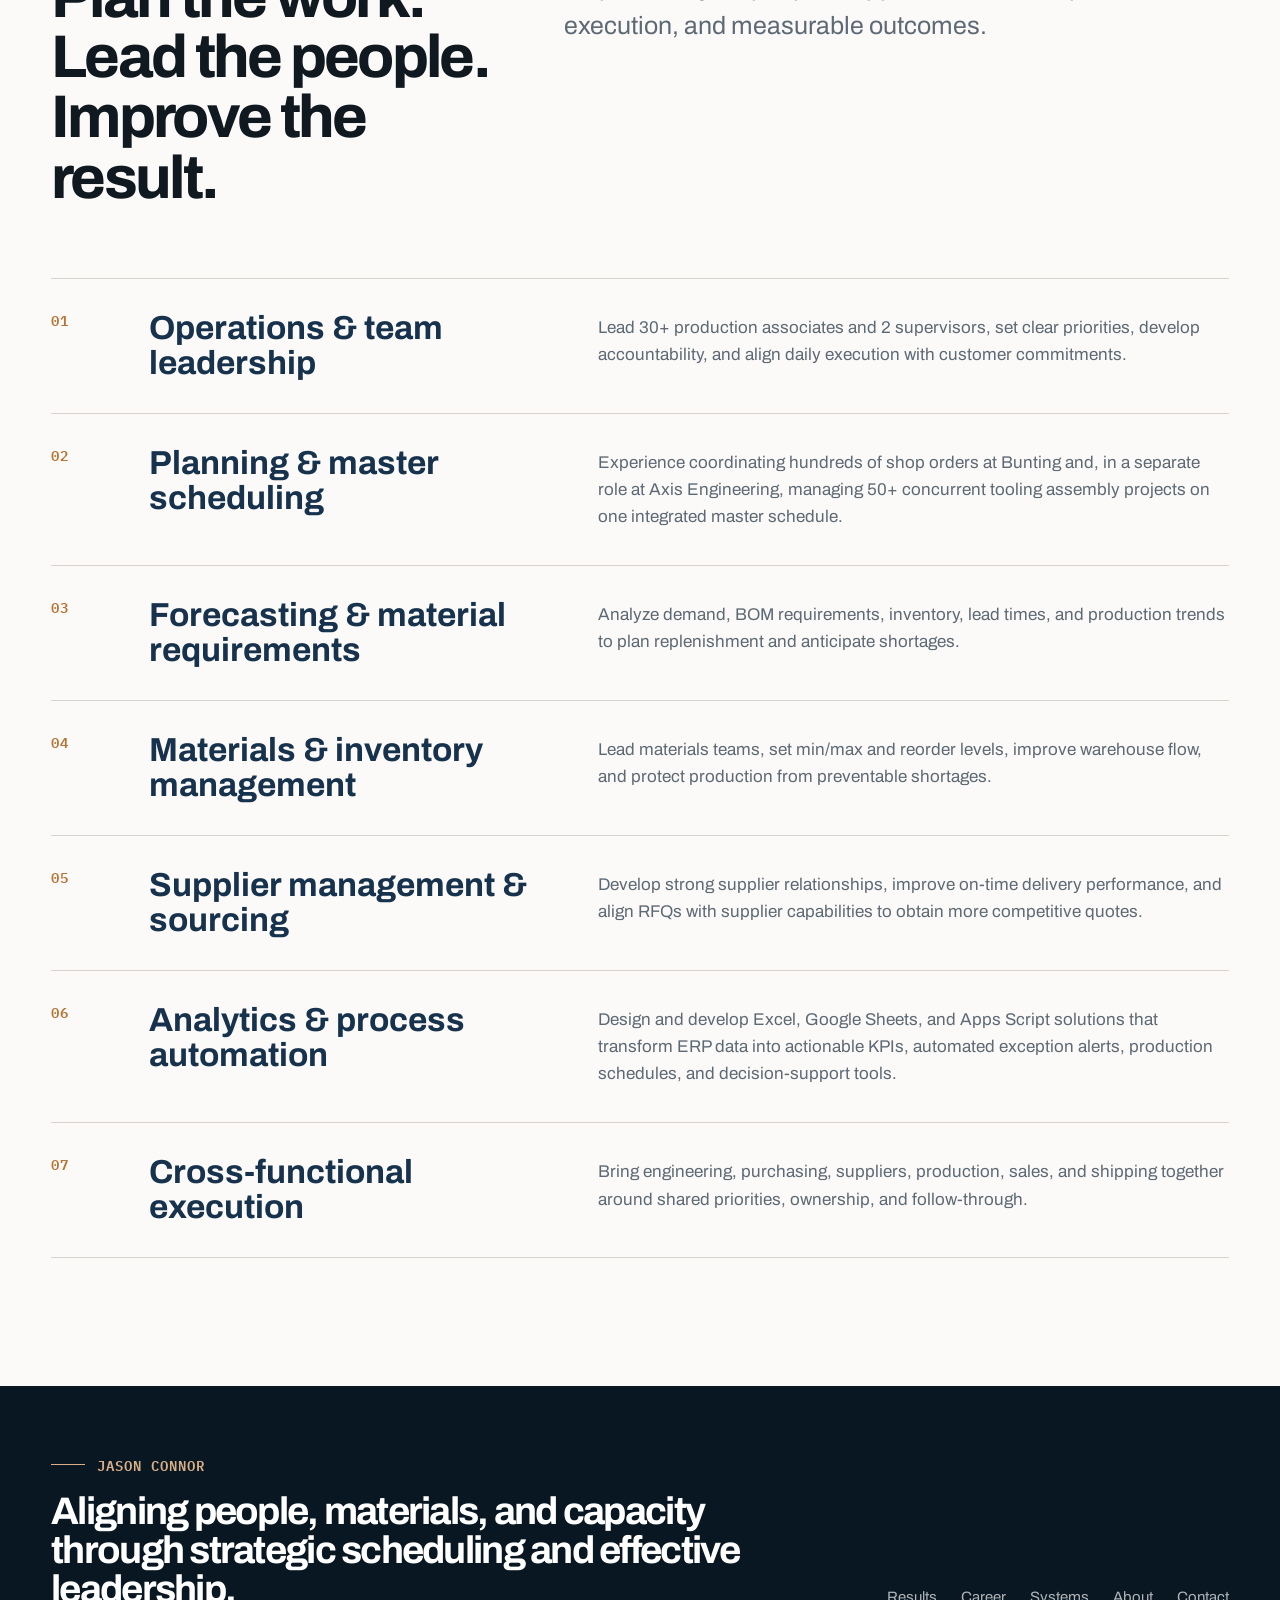
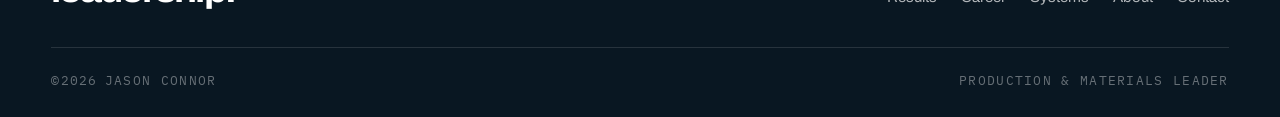
==== commit 08848916: "Change footer to strategic scheduling" ====
--- a/index.html
+++ b/index.html
@@ -73,6 +73,6 @@
 <section class="section bone home-philosophy"><div class="container philosophy-layout"><div><span class="philosophy-number">01 / OPERATING APPROACH</span><h2 class="philosophy-quote">A strong plan has to work in the real operation.</h2></div><div class="question-list"><div class="question-row"><span>01</span><strong>What does demand tell us?</strong><span>Forecast</span></div><div class="question-row"><span>02</span><strong>What is due and when?</strong><span>Commitments</span></div><div class="question-row"><span>03</span><strong>What material will be needed?</strong><span>Requirements</span></div><div class="question-row"><span>04</span><strong>What can capacity support?</strong><span>Resources</span></div><div class="question-row"><span>05</span><strong>Which orders are at risk?</strong><span>Exceptions</span></div><div class="question-row"><span>06</span><strong>What needs to be rescheduled?</strong><span>Priorities</span></div><div class="question-row"><span>07</span><strong>What changed from the forecast?</strong><span>Variance</span></div></div></div></section>
 <section class="section paper"><div class="container"><div class="section-intro reveal"><div><p class="eyebrow">What I bring</p><h2 class="h2">Plan the work. Lead the people. Improve the result.</h2></div><p class="lead">I combine hands-on planning and analysis with responsibility for people, suppliers, materials, production execution, and measurable outcomes.</p></div><div class="capability-list reveal"><div class="capability"><span class="num">01</span><h3>Operations &amp; team leadership</h3><p>Lead 30+ production associates and 2 supervisors, set clear priorities, develop accountability, and align daily execution with customer commitments.</p></div><div class="capability"><span class="num">02</span><h3>Planning &amp; master scheduling</h3><p>Experience coordinating hundreds of shop orders at Bunting and, in a separate role at Axis Engineering, managing 50+ concurrent tooling assembly projects on one integrated master schedule.</p></div><div class="capability"><span class="num">03</span><h3>Forecasting &amp; material requirements</h3><p>Analyze demand, BOM requirements, inventory, lead times, and production trends to plan replenishment and anticipate shortages.</p></div><div class="capability"><span class="num">04</span><h3>Materials &amp; inventory management</h3><p>Lead materials teams, set min/max and reorder levels, improve warehouse flow, and protect production from preventable shortages.</p></div><div class="capability"><span class="num">05</span><h3>Supplier management &amp; sourcing</h3><p>Develop strong supplier relationships, improve on-time delivery performance, and align RFQs with supplier capabilities to obtain more competitive quotes.</p></div><div class="capability"><span class="num">06</span><h3>Analytics &amp; process automation</h3><p>Design and develop Excel, Google Sheets, and Apps Script solutions that transform ERP data into actionable KPIs, automated exception alerts, production schedules, and decision-support tools.</p></div><div class="capability"><span class="num">07</span><h3>Cross-functional execution</h3><p>Bring engineering, purchasing, suppliers, production, sales, and shipping together around shared priorities, ownership, and follow-through.</p></div></div></div></section>
 </main>
-<footer class="site-footer"><div class="container"><div class="footer-top"><div><p class="eyebrow light">Jason Connor</p><div class="footer-title">Aligning people, materials, and capacity through strategic planning and effective leadership.</div></div><nav class="footer-nav"><a href="/results">Results</a><a href="/career">Career</a><a href="/systems">Systems</a><a href="/about">About</a><a href="/contact">Contact</a></nav></div><div class="footer-bottom"><span>© <span data-year></span> Jason Connor</span><span>PRODUCTION &amp; MATERIALS LEADER</span></div></div></footer>
+<footer class="site-footer"><div class="container"><div class="footer-top"><div><p class="eyebrow light">Jason Connor</p><div class="footer-title">Aligning people, materials, and capacity through strategic scheduling and effective leadership.</div></div><nav class="footer-nav"><a href="/results">Results</a><a href="/career">Career</a><a href="/systems">Systems</a><a href="/about">About</a><a href="/contact">Contact</a></nav></div><div class="footer-bottom"><span>© <span data-year></span> Jason Connor</span><span>PRODUCTION &amp; MATERIALS LEADER</span></div></div></footer>
 <script src="script.js?v=jc-anchored-20261122a"></script>
 </body></html>
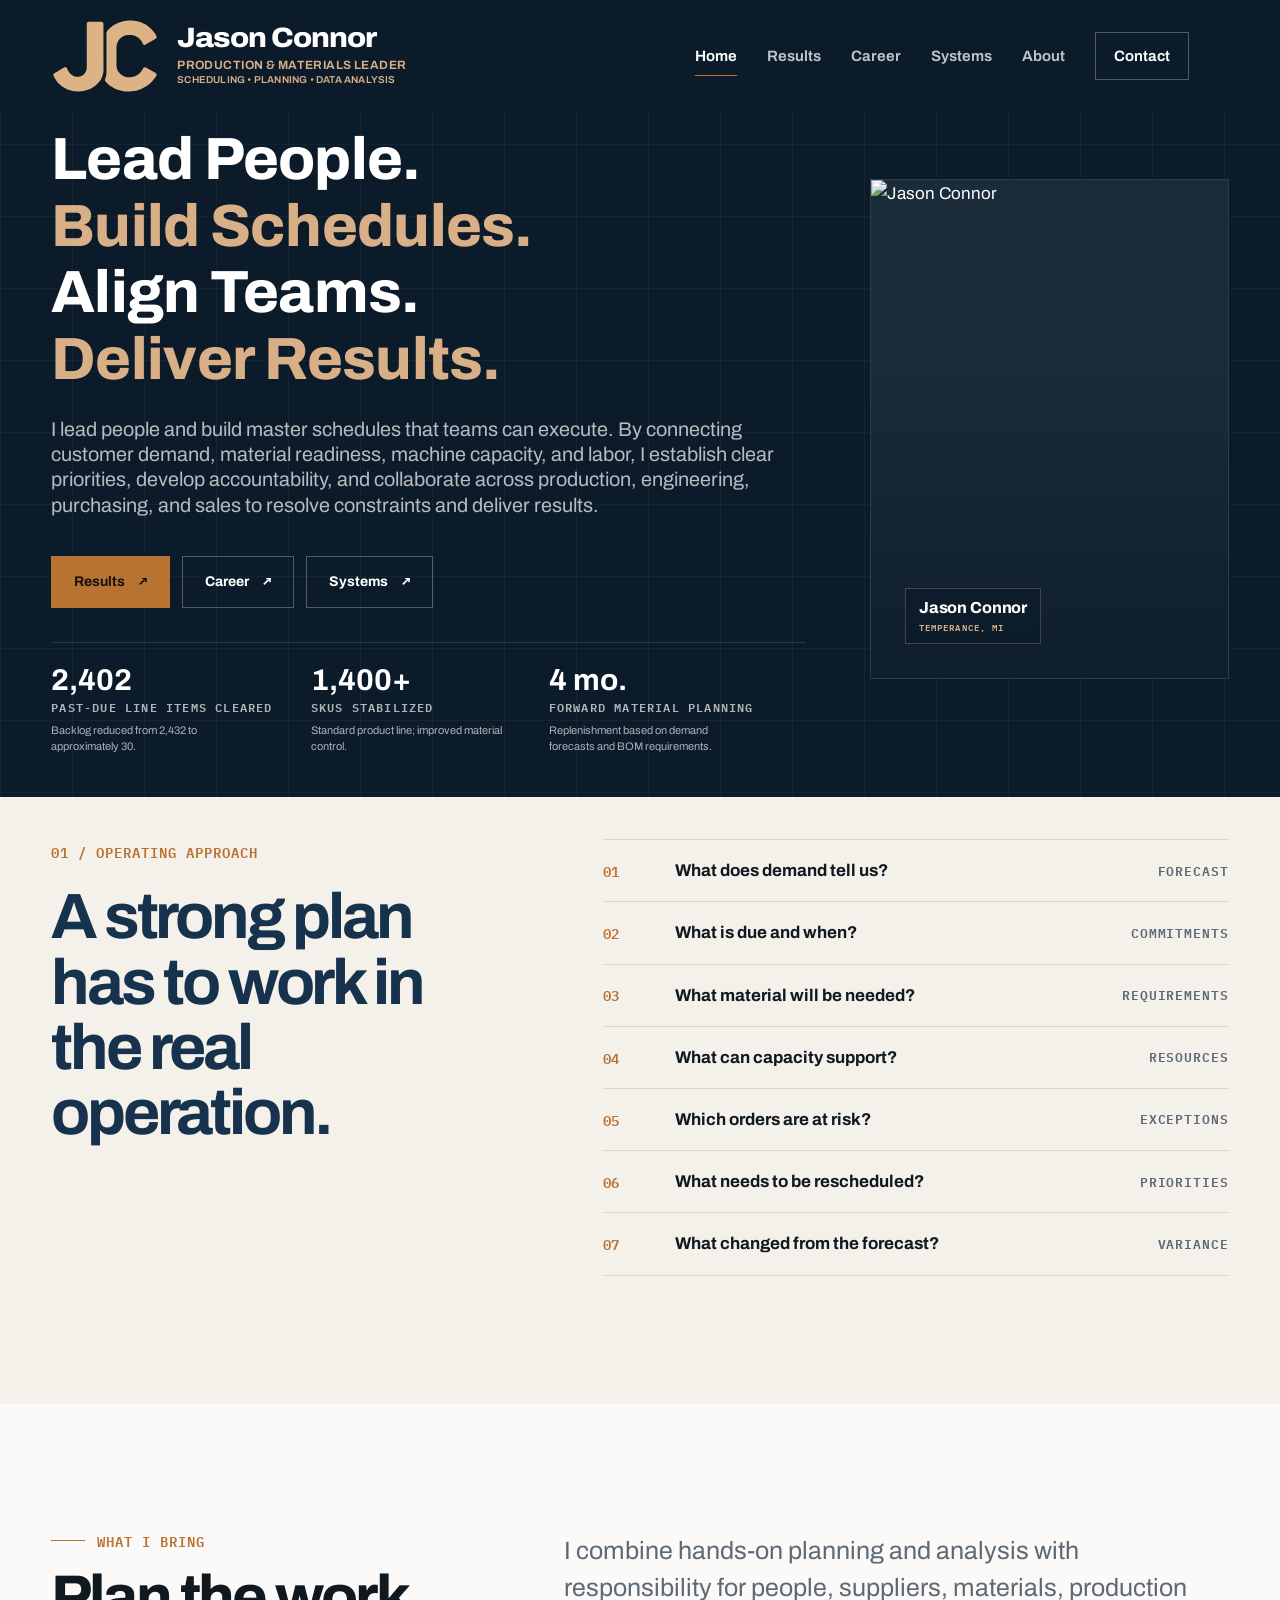
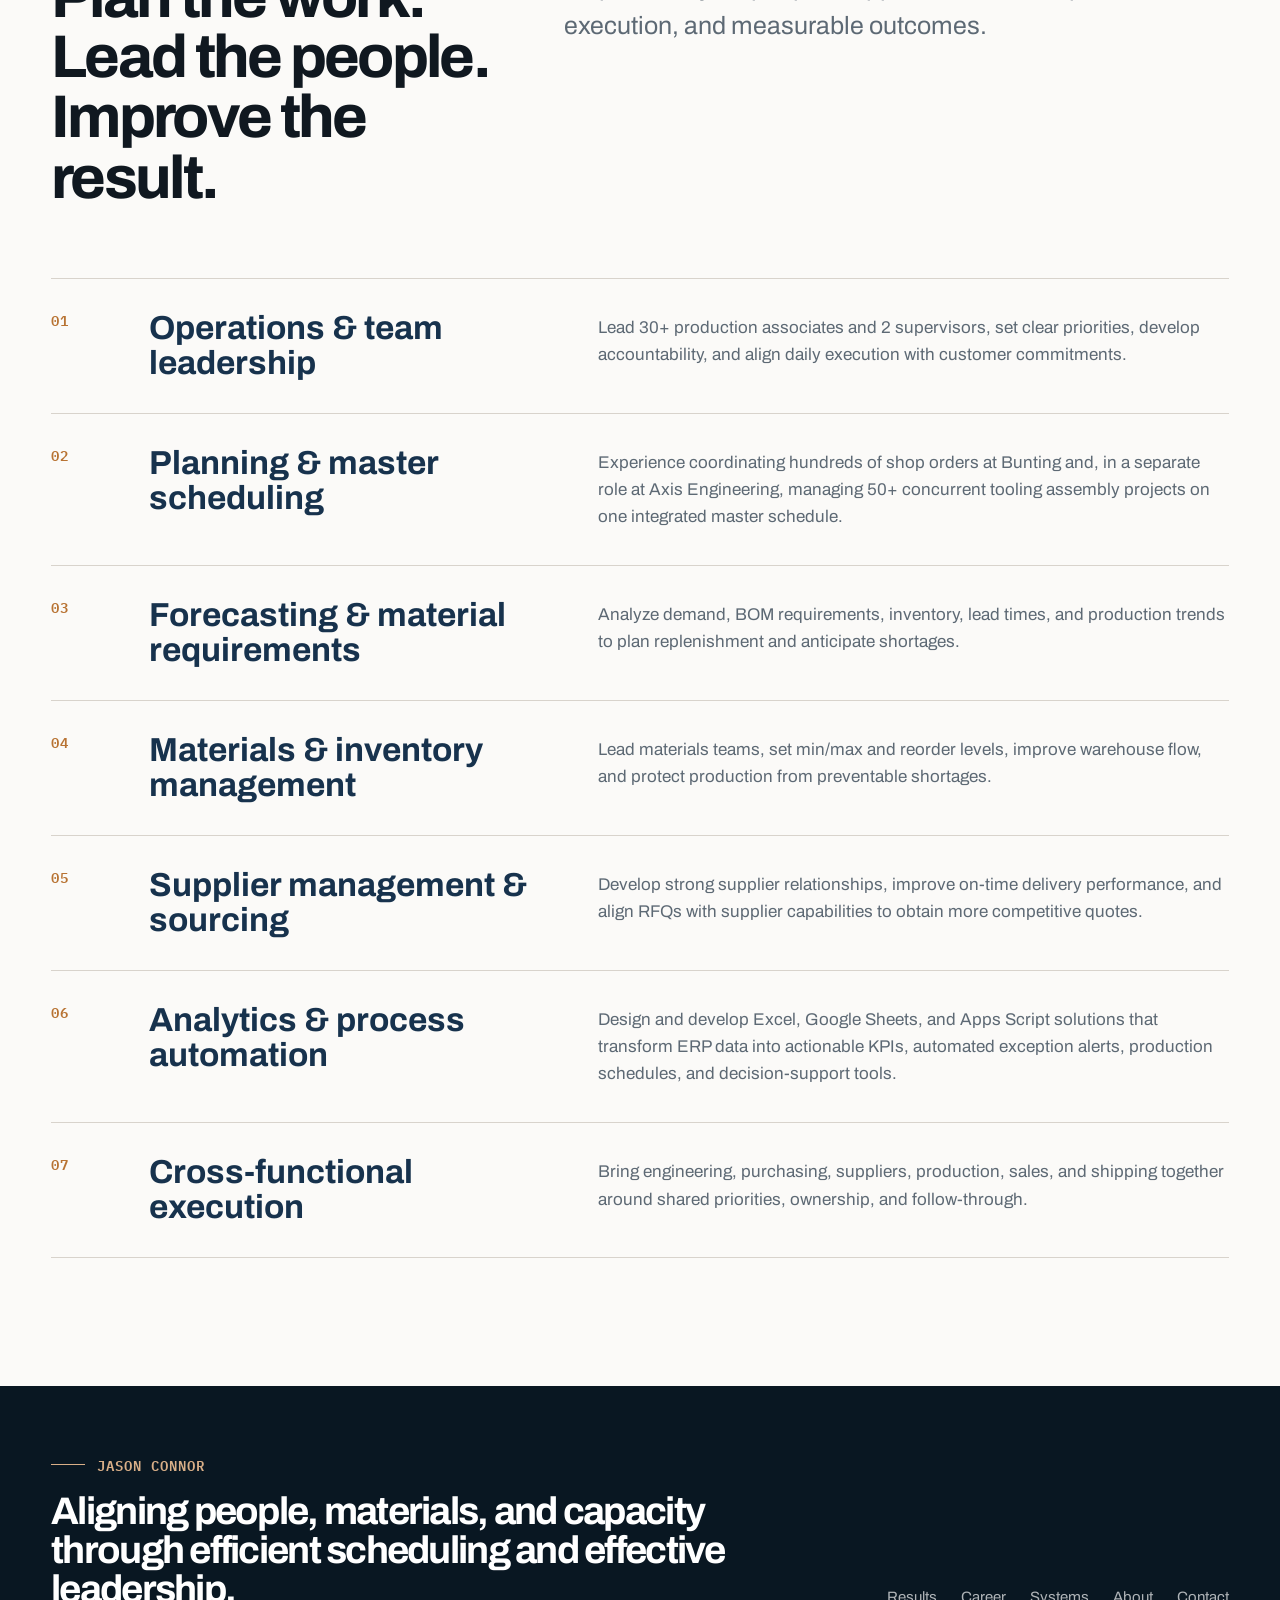
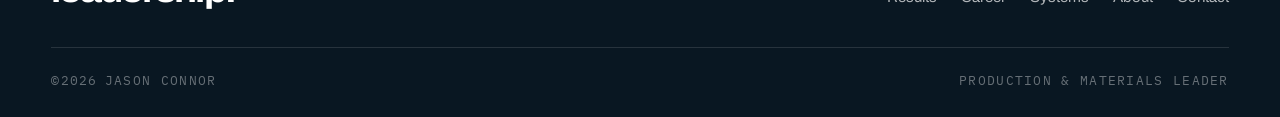
==== commit 4a38345b: "Update footer wording to efficient scheduling" ====
--- a/index.html
+++ b/index.html
@@ -73,6 +73,6 @@
 <section class="section bone home-philosophy"><div class="container philosophy-layout"><div><span class="philosophy-number">01 / OPERATING APPROACH</span><h2 class="philosophy-quote">A strong plan has to work in the real operation.</h2></div><div class="question-list"><div class="question-row"><span>01</span><strong>What does demand tell us?</strong><span>Forecast</span></div><div class="question-row"><span>02</span><strong>What is due and when?</strong><span>Commitments</span></div><div class="question-row"><span>03</span><strong>What material will be needed?</strong><span>Requirements</span></div><div class="question-row"><span>04</span><strong>What can capacity support?</strong><span>Resources</span></div><div class="question-row"><span>05</span><strong>Which orders are at risk?</strong><span>Exceptions</span></div><div class="question-row"><span>06</span><strong>What needs to be rescheduled?</strong><span>Priorities</span></div><div class="question-row"><span>07</span><strong>What changed from the forecast?</strong><span>Variance</span></div></div></div></section>
 <section class="section paper"><div class="container"><div class="section-intro reveal"><div><p class="eyebrow">What I bring</p><h2 class="h2">Plan the work. Lead the people. Improve the result.</h2></div><p class="lead">I combine hands-on planning and analysis with responsibility for people, suppliers, materials, production execution, and measurable outcomes.</p></div><div class="capability-list reveal"><div class="capability"><span class="num">01</span><h3>Operations &amp; team leadership</h3><p>Lead 30+ production associates and 2 supervisors, set clear priorities, develop accountability, and align daily execution with customer commitments.</p></div><div class="capability"><span class="num">02</span><h3>Planning &amp; master scheduling</h3><p>Experience coordinating hundreds of shop orders at Bunting and, in a separate role at Axis Engineering, managing 50+ concurrent tooling assembly projects on one integrated master schedule.</p></div><div class="capability"><span class="num">03</span><h3>Forecasting &amp; material requirements</h3><p>Analyze demand, BOM requirements, inventory, lead times, and production trends to plan replenishment and anticipate shortages.</p></div><div class="capability"><span class="num">04</span><h3>Materials &amp; inventory management</h3><p>Lead materials teams, set min/max and reorder levels, improve warehouse flow, and protect production from preventable shortages.</p></div><div class="capability"><span class="num">05</span><h3>Supplier management &amp; sourcing</h3><p>Develop strong supplier relationships, improve on-time delivery performance, and align RFQs with supplier capabilities to obtain more competitive quotes.</p></div><div class="capability"><span class="num">06</span><h3>Analytics &amp; process automation</h3><p>Design and develop Excel, Google Sheets, and Apps Script solutions that transform ERP data into actionable KPIs, automated exception alerts, production schedules, and decision-support tools.</p></div><div class="capability"><span class="num">07</span><h3>Cross-functional execution</h3><p>Bring engineering, purchasing, suppliers, production, sales, and shipping together around shared priorities, ownership, and follow-through.</p></div></div></div></section>
 </main>
-<footer class="site-footer"><div class="container"><div class="footer-top"><div><p class="eyebrow light">Jason Connor</p><div class="footer-title">Aligning people, materials, and capacity through strategic scheduling and effective leadership.</div></div><nav class="footer-nav"><a href="/results">Results</a><a href="/career">Career</a><a href="/systems">Systems</a><a href="/about">About</a><a href="/contact">Contact</a></nav></div><div class="footer-bottom"><span>© <span data-year></span> Jason Connor</span><span>PRODUCTION &amp; MATERIALS LEADER</span></div></div></footer>
+<footer class="site-footer"><div class="container"><div class="footer-top"><div><p class="eyebrow light">Jason Connor</p><div class="footer-title">Aligning people, materials, and capacity through efficient scheduling and effective leadership.</div></div><nav class="footer-nav"><a href="/results">Results</a><a href="/career">Career</a><a href="/systems">Systems</a><a href="/about">About</a><a href="/contact">Contact</a></nav></div><div class="footer-bottom"><span>© <span data-year></span> Jason Connor</span><span>PRODUCTION &amp; MATERIALS LEADER</span></div></div></footer>
 <script src="script.js?v=jc-anchored-20261122a"></script>
 </body></html>
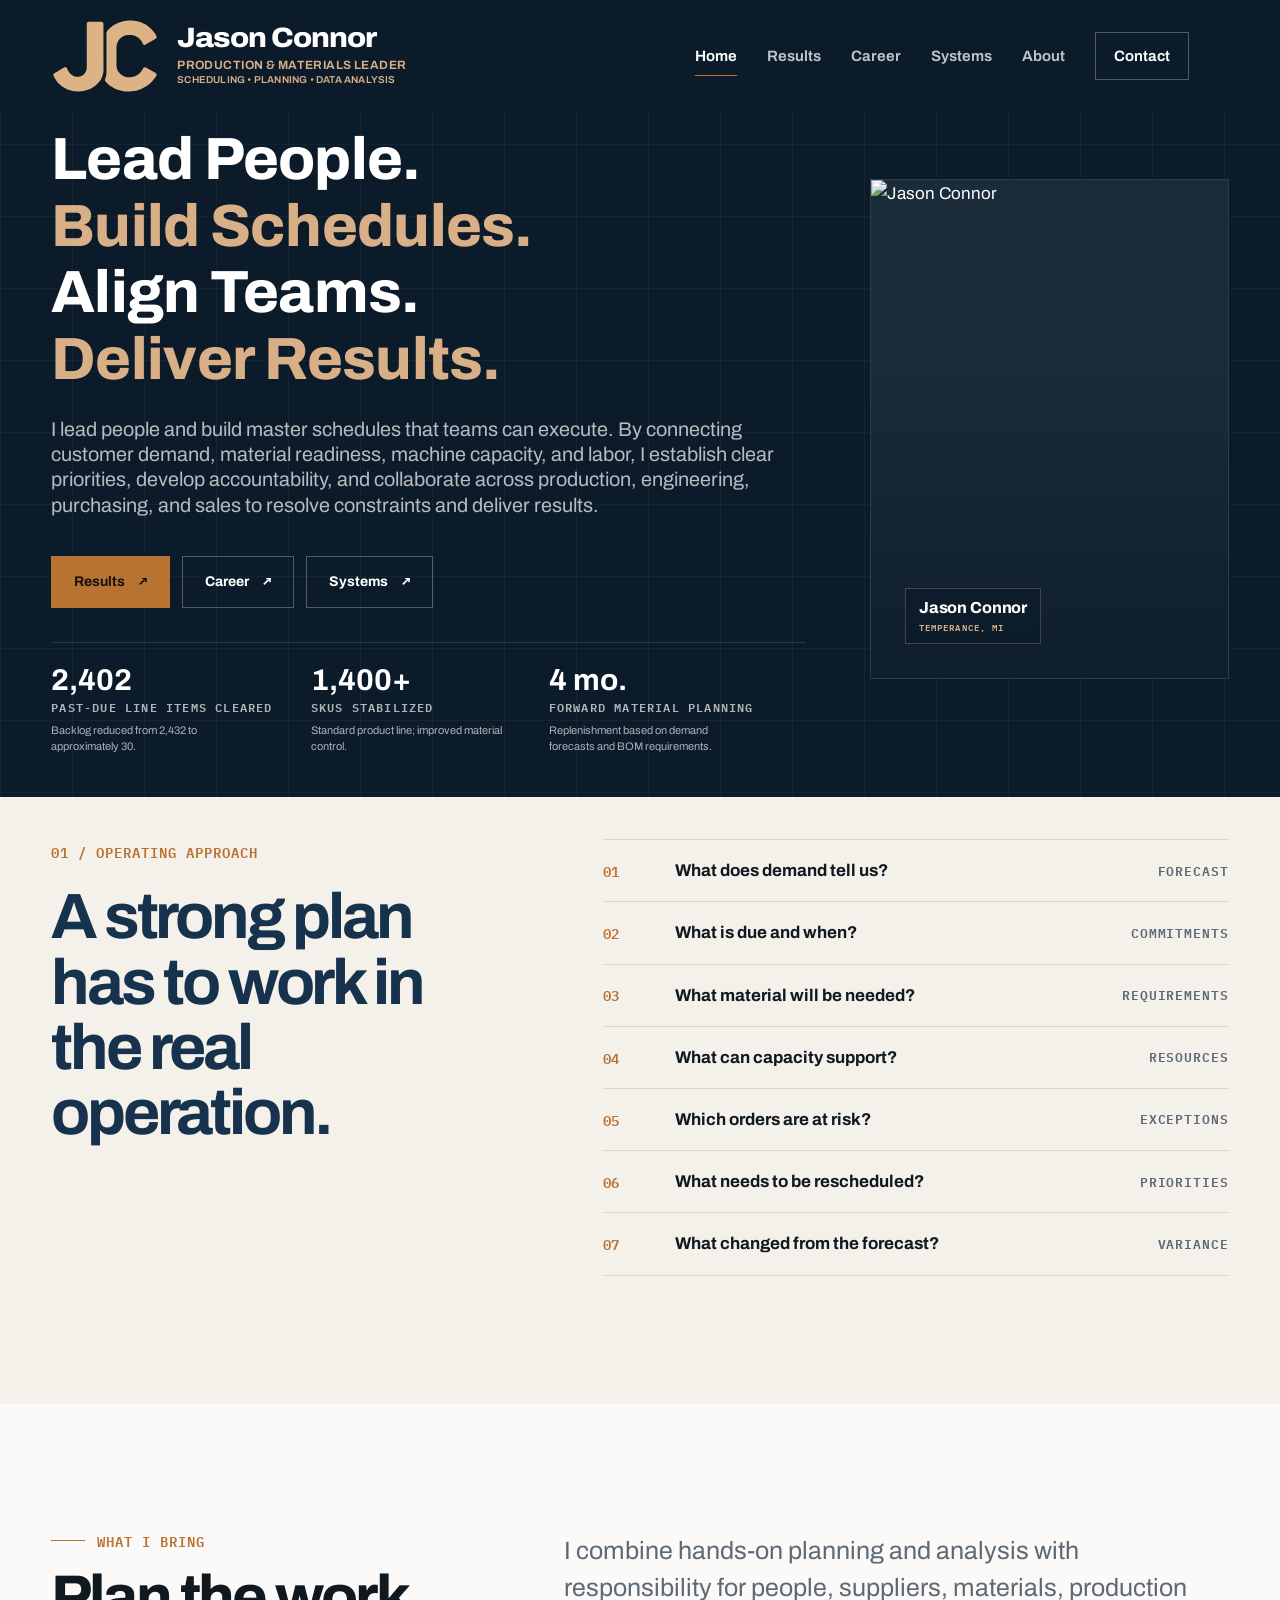
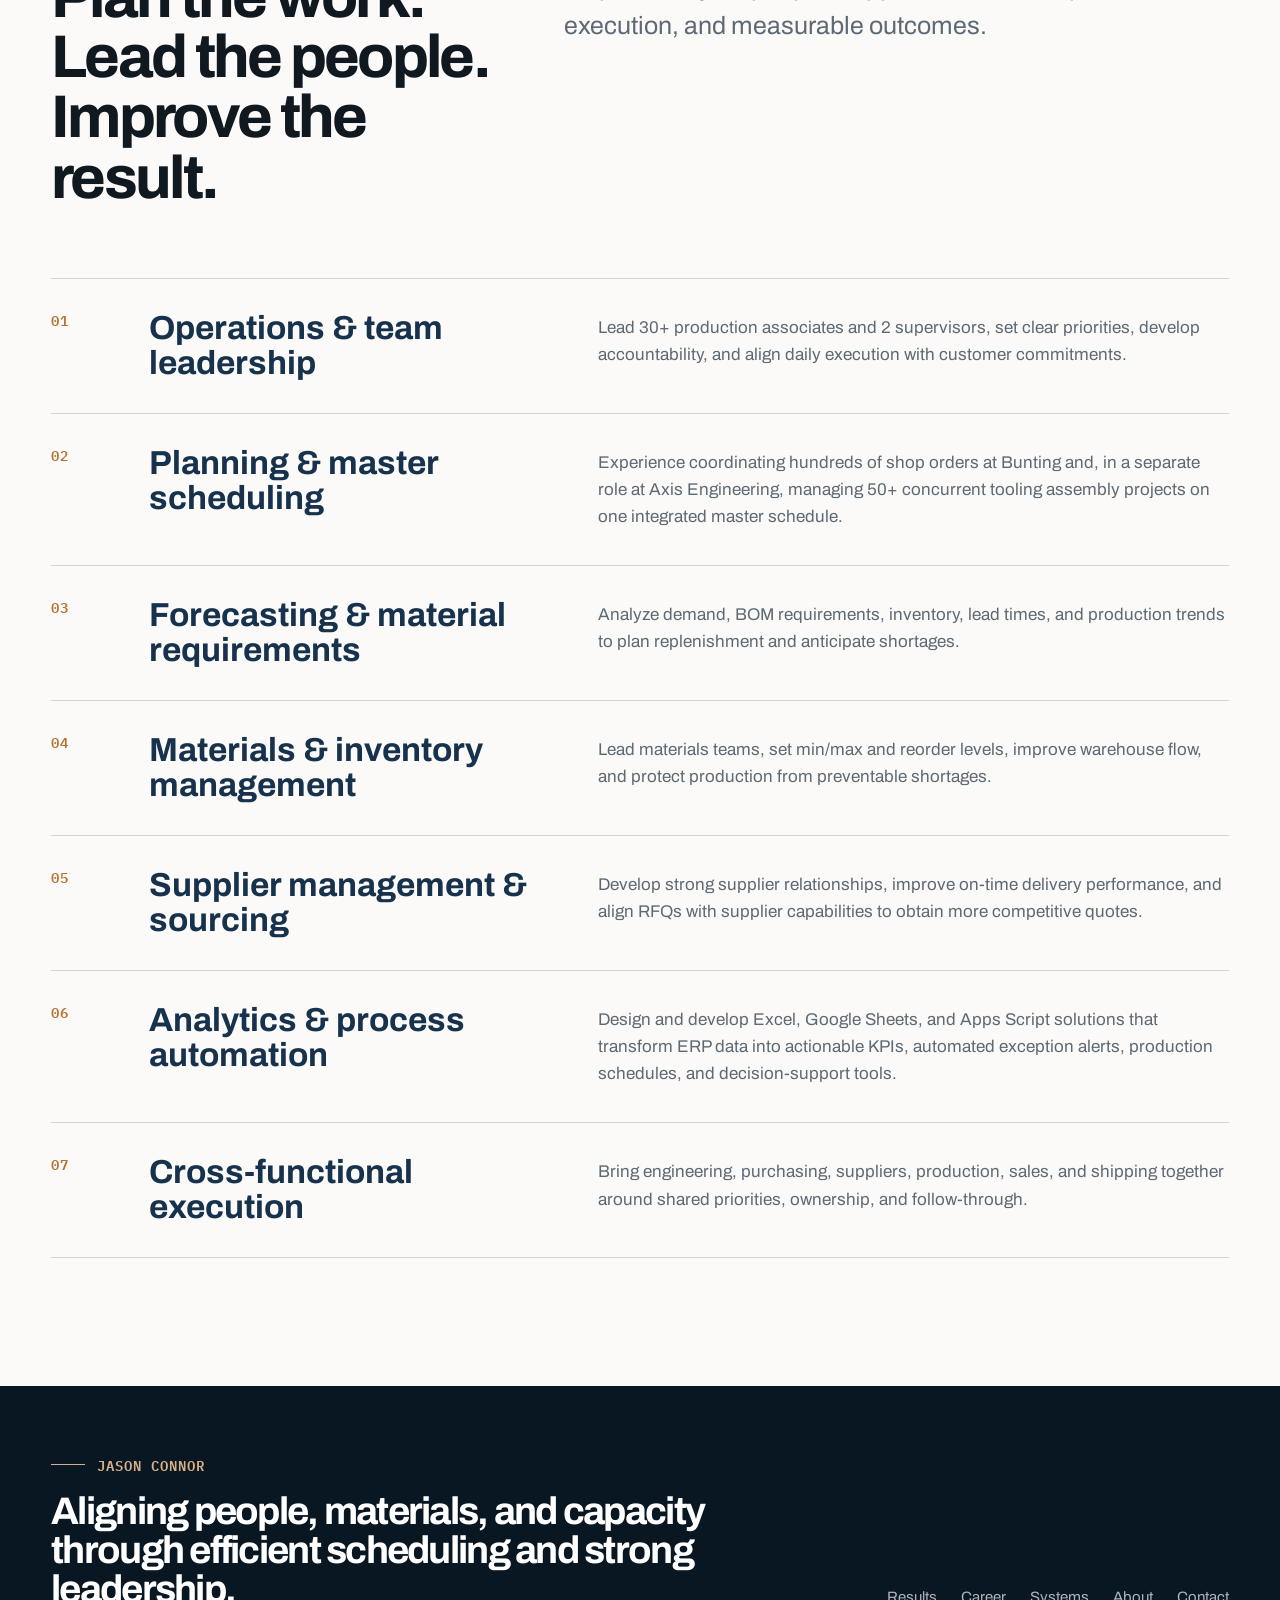
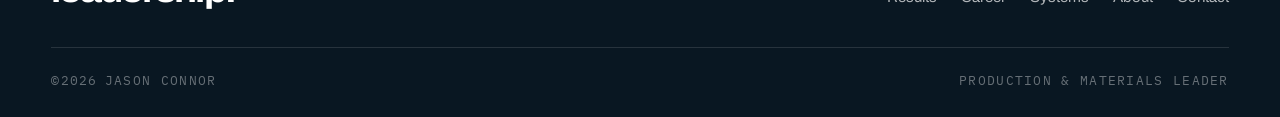
==== commit 50e473b7: "Avoid repetitive efficient/effective wording in footer" ====
--- a/index.html
+++ b/index.html
@@ -73,6 +73,6 @@
 <section class="section bone home-philosophy"><div class="container philosophy-layout"><div><span class="philosophy-number">01 / OPERATING APPROACH</span><h2 class="philosophy-quote">A strong plan has to work in the real operation.</h2></div><div class="question-list"><div class="question-row"><span>01</span><strong>What does demand tell us?</strong><span>Forecast</span></div><div class="question-row"><span>02</span><strong>What is due and when?</strong><span>Commitments</span></div><div class="question-row"><span>03</span><strong>What material will be needed?</strong><span>Requirements</span></div><div class="question-row"><span>04</span><strong>What can capacity support?</strong><span>Resources</span></div><div class="question-row"><span>05</span><strong>Which orders are at risk?</strong><span>Exceptions</span></div><div class="question-row"><span>06</span><strong>What needs to be rescheduled?</strong><span>Priorities</span></div><div class="question-row"><span>07</span><strong>What changed from the forecast?</strong><span>Variance</span></div></div></div></section>
 <section class="section paper"><div class="container"><div class="section-intro reveal"><div><p class="eyebrow">What I bring</p><h2 class="h2">Plan the work. Lead the people. Improve the result.</h2></div><p class="lead">I combine hands-on planning and analysis with responsibility for people, suppliers, materials, production execution, and measurable outcomes.</p></div><div class="capability-list reveal"><div class="capability"><span class="num">01</span><h3>Operations &amp; team leadership</h3><p>Lead 30+ production associates and 2 supervisors, set clear priorities, develop accountability, and align daily execution with customer commitments.</p></div><div class="capability"><span class="num">02</span><h3>Planning &amp; master scheduling</h3><p>Experience coordinating hundreds of shop orders at Bunting and, in a separate role at Axis Engineering, managing 50+ concurrent tooling assembly projects on one integrated master schedule.</p></div><div class="capability"><span class="num">03</span><h3>Forecasting &amp; material requirements</h3><p>Analyze demand, BOM requirements, inventory, lead times, and production trends to plan replenishment and anticipate shortages.</p></div><div class="capability"><span class="num">04</span><h3>Materials &amp; inventory management</h3><p>Lead materials teams, set min/max and reorder levels, improve warehouse flow, and protect production from preventable shortages.</p></div><div class="capability"><span class="num">05</span><h3>Supplier management &amp; sourcing</h3><p>Develop strong supplier relationships, improve on-time delivery performance, and align RFQs with supplier capabilities to obtain more competitive quotes.</p></div><div class="capability"><span class="num">06</span><h3>Analytics &amp; process automation</h3><p>Design and develop Excel, Google Sheets, and Apps Script solutions that transform ERP data into actionable KPIs, automated exception alerts, production schedules, and decision-support tools.</p></div><div class="capability"><span class="num">07</span><h3>Cross-functional execution</h3><p>Bring engineering, purchasing, suppliers, production, sales, and shipping together around shared priorities, ownership, and follow-through.</p></div></div></div></section>
 </main>
-<footer class="site-footer"><div class="container"><div class="footer-top"><div><p class="eyebrow light">Jason Connor</p><div class="footer-title">Aligning people, materials, and capacity through efficient scheduling and effective leadership.</div></div><nav class="footer-nav"><a href="/results">Results</a><a href="/career">Career</a><a href="/systems">Systems</a><a href="/about">About</a><a href="/contact">Contact</a></nav></div><div class="footer-bottom"><span>© <span data-year></span> Jason Connor</span><span>PRODUCTION &amp; MATERIALS LEADER</span></div></div></footer>
+<footer class="site-footer"><div class="container"><div class="footer-top"><div><p class="eyebrow light">Jason Connor</p><div class="footer-title">Aligning people, materials, and capacity through efficient scheduling and strong leadership.</div></div><nav class="footer-nav"><a href="/results">Results</a><a href="/career">Career</a><a href="/systems">Systems</a><a href="/about">About</a><a href="/contact">Contact</a></nav></div><div class="footer-bottom"><span>© <span data-year></span> Jason Connor</span><span>PRODUCTION &amp; MATERIALS LEADER</span></div></div></footer>
 <script src="script.js?v=jc-anchored-20261122a"></script>
 </body></html>
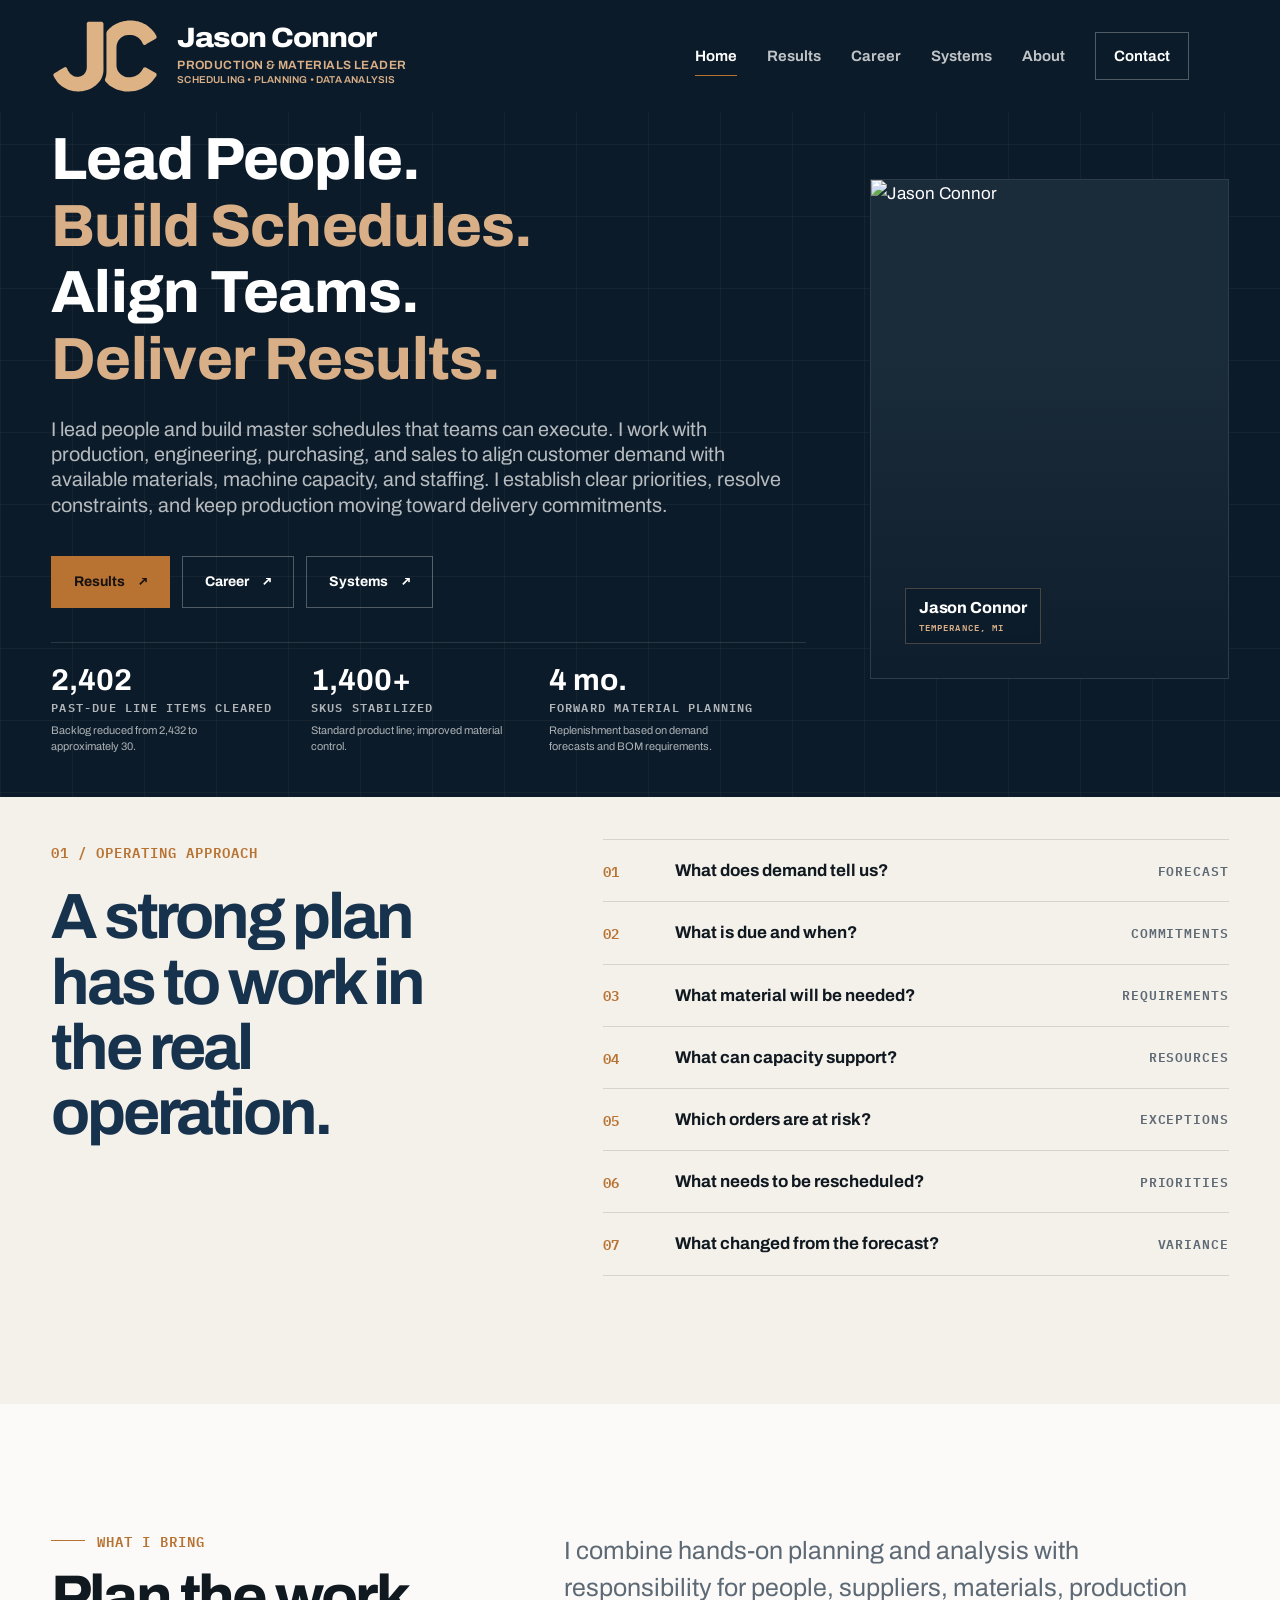
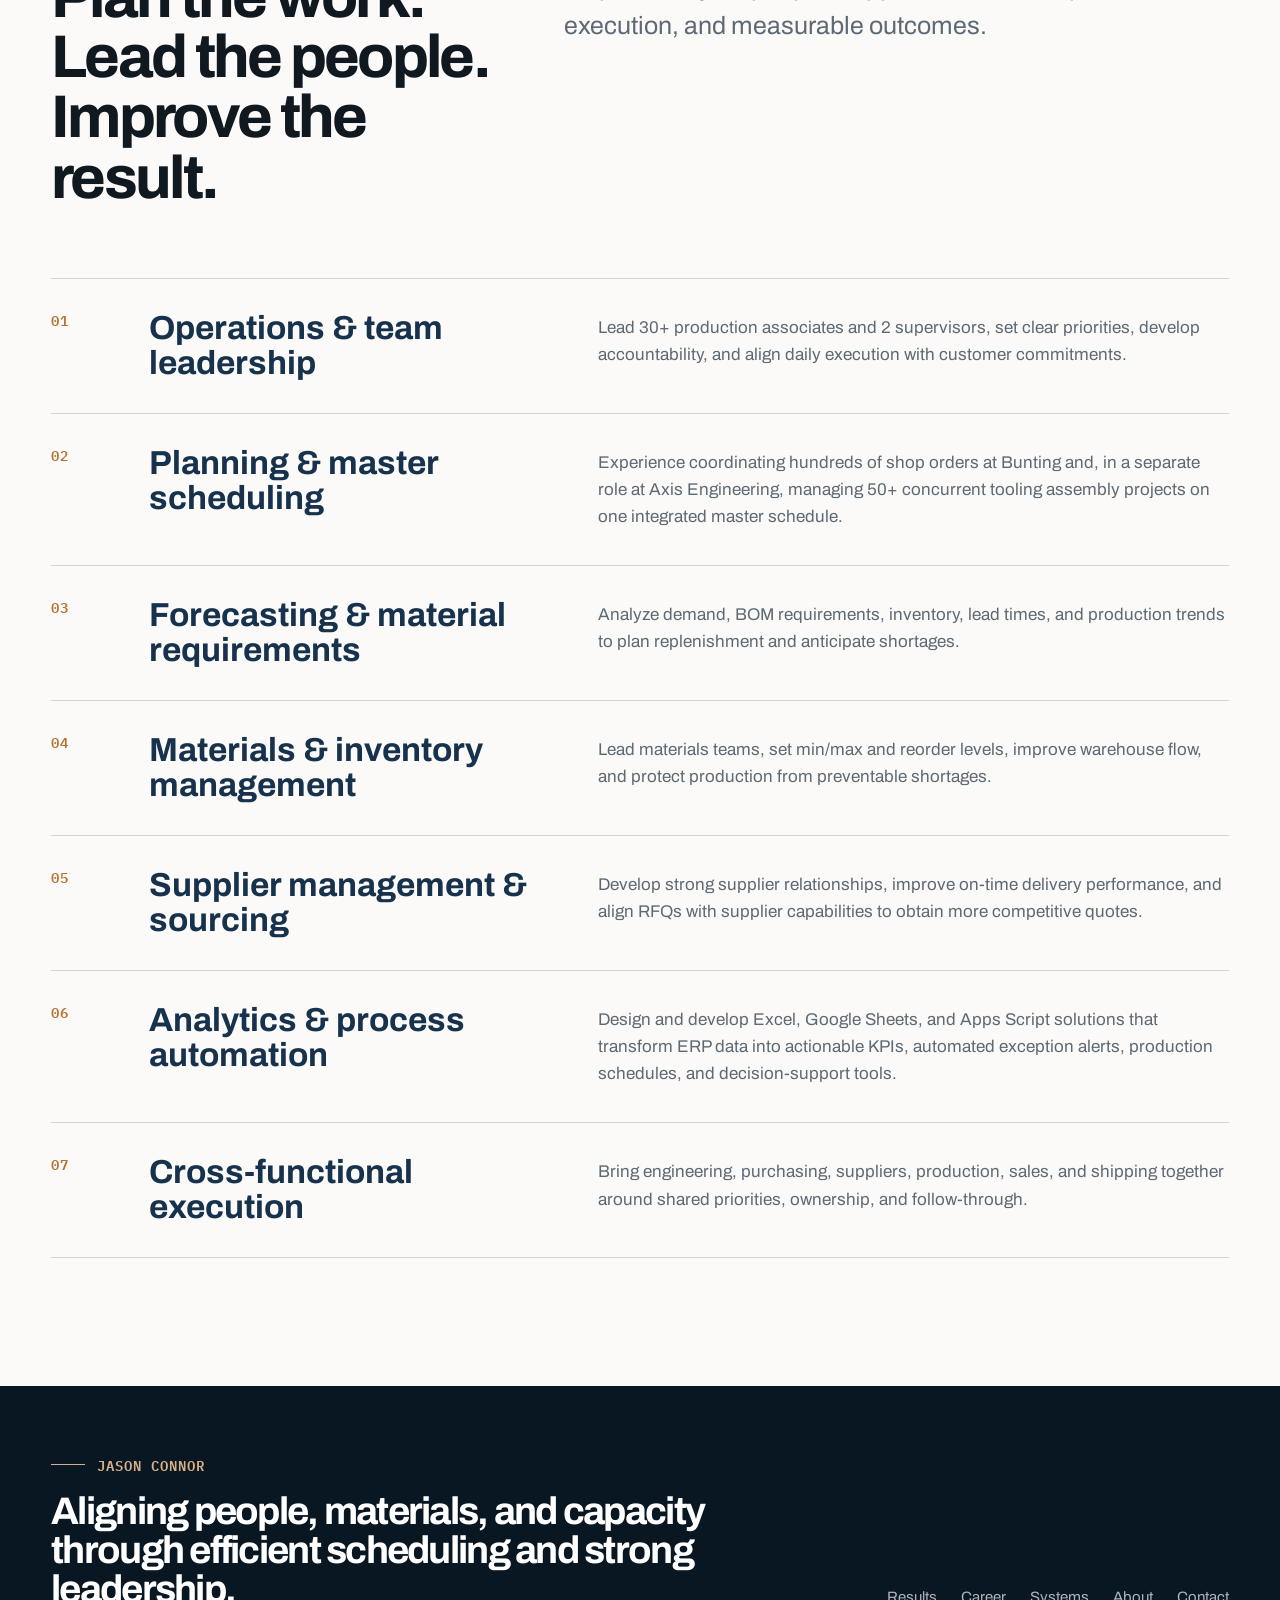
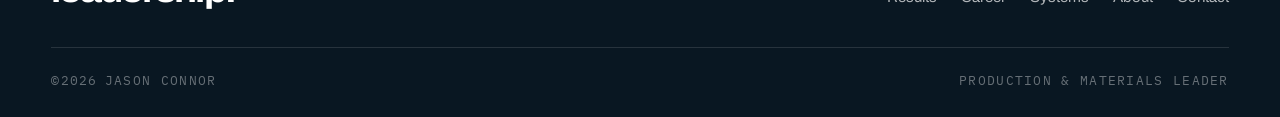
==== commit 26dc63ea: "Publish approved homepage intro on leadership and executable master schedules" ====
--- a/index.html
+++ b/index.html
@@ -3,7 +3,7 @@
 <head>
   <meta charset="utf-8">
   <meta name="viewport" content="width=device-width,initial-scale=1">
-  <meta name="description" content="Jason Connor — Manufacturing people leader and master scheduler with 25+ years of experience aligning teams, capacity, materials, and production schedules to deliver results.">
+  <meta name="description" content="Jason Connor: manufacturing people leader and master scheduler with 25+ years of experience aligning teams, capacity, materials, and production schedules to deliver results.">
   <meta name="theme-color" content="#0C1B29">
   <meta property="og:title" content="Jason Connor | People Leadership & Master Scheduling">
   <meta property="og:description" content="Lead People. Build Schedules. Align Teams. Deliver Results.">
@@ -69,7 +69,7 @@
 <a class="skip-link" href="#main">Skip to content</a>
 <header class="site-header"><div class="container nav-shell"><a class="brand" href="/" style="gap:16px"><span class="brand-monogram">JC</span><span class="brand-text"><strong style="font-family:'Archivo',Arial,sans-serif;font-size:28px!important;line-height:.95!important;font-weight:820!important;letter-spacing:-.035em!important;font-stretch:108%;color:#fff">Jason Connor</strong><span style="display:block;margin-top:6px;font-family:'Archivo',Arial,sans-serif;font-size:12px!important;line-height:1.25!important;font-weight:650!important;letter-spacing:.035em!important;text-transform:none!important;color:#D9AF88!important">PRODUCTION &amp; MATERIALS LEADER<small class="brand-subtitle" style="display:block;font-size:10px!important;line-height:1.4!important;letter-spacing:.02em!important;font-weight:600!important">SCHEDULING • PLANNING • DATA ANALYSIS</small></span></span></a><button class="menu-toggle" aria-label="Toggle navigation" aria-expanded="false"><span></span></button><nav class="nav" aria-label="Primary navigation"><a class="active" href="/">Home</a><a href="/results">Results</a><a href="/career">Career</a><a href="/systems">Systems</a><a href="/about">About</a><a class="contact-link" href="/contact">Contact</a></nav></div></header>
 <main id="main">
-<section class="hero"><div class="container hero-grid"><div class="hero-copy"><p class="eyebrow light">PRODUCTION &amp; MATERIALS LEADER</p><h1 class="display">Lead People.<br><span class="accent hero-capacity-line">Build Schedules.</span><br>Align Teams.<br><span class="accent">Deliver Results.</span></h1><p class="lead">I lead people and build master schedules that teams can execute. By connecting customer demand, material readiness, machine capacity, and labor, I establish clear priorities, develop accountability, and collaborate across production, engineering, purchasing, and sales to resolve constraints and deliver results.</p><nav class="hero-actions home-quick-links" aria-label="Explore my work"><a class="button copper" href="/results" aria-label="View measurable results">Results</a><a class="button ghost" href="/career" aria-label="View career history">Career</a><a class="button ghost" href="/systems" aria-label="Explore systems and tools">Systems</a></nav><div class="hero-foot"><div><strong>2,402</strong><span>Past-due line items cleared</span><small>Backlog reduced from 2,432 to approximately 30.</small></div><div><strong>1,400+</strong><span>SKUs stabilized</span><small>Standard product line; improved material control.</small></div><div><strong>4 mo.</strong><span>Forward material planning</span><small>Replenishment based on demand forecasts and BOM requirements.</small></div></div></div><div class="hero-portrait"><img src="https://static.wixstatic.com/media/209c5a_d3d79b48b56b4dbb99902d4a39502ca6~mv2.jpeg" alt="Jason Connor" loading="eager"><div class="portrait-caption"><strong>Jason Connor</strong><span>Temperance, MI</span></div></div></div></section>
+<section class="hero"><div class="container hero-grid"><div class="hero-copy"><p class="eyebrow light">PRODUCTION &amp; MATERIALS LEADER</p><h1 class="display">Lead People.<br><span class="accent hero-capacity-line">Build Schedules.</span><br>Align Teams.<br><span class="accent">Deliver Results.</span></h1><p class="lead">I lead people and build master schedules that teams can execute. I work with production, engineering, purchasing, and sales to align customer demand with available materials, machine capacity, and staffing. I establish clear priorities, resolve constraints, and keep production moving toward delivery commitments.</p><nav class="hero-actions home-quick-links" aria-label="Explore my work"><a class="button copper" href="/results" aria-label="View measurable results">Results</a><a class="button ghost" href="/career" aria-label="View career history">Career</a><a class="button ghost" href="/systems" aria-label="Explore systems and tools">Systems</a></nav><div class="hero-foot"><div><strong>2,402</strong><span>Past-due line items cleared</span><small>Backlog reduced from 2,432 to approximately 30.</small></div><div><strong>1,400+</strong><span>SKUs stabilized</span><small>Standard product line; improved material control.</small></div><div><strong>4 mo.</strong><span>Forward material planning</span><small>Replenishment based on demand forecasts and BOM requirements.</small></div></div></div><div class="hero-portrait"><img src="https://static.wixstatic.com/media/209c5a_d3d79b48b56b4dbb99902d4a39502ca6~mv2.jpeg" alt="Jason Connor" loading="eager"><div class="portrait-caption"><strong>Jason Connor</strong><span>Temperance, MI</span></div></div></div></section>
 <section class="section bone home-philosophy"><div class="container philosophy-layout"><div><span class="philosophy-number">01 / OPERATING APPROACH</span><h2 class="philosophy-quote">A strong plan has to work in the real operation.</h2></div><div class="question-list"><div class="question-row"><span>01</span><strong>What does demand tell us?</strong><span>Forecast</span></div><div class="question-row"><span>02</span><strong>What is due and when?</strong><span>Commitments</span></div><div class="question-row"><span>03</span><strong>What material will be needed?</strong><span>Requirements</span></div><div class="question-row"><span>04</span><strong>What can capacity support?</strong><span>Resources</span></div><div class="question-row"><span>05</span><strong>Which orders are at risk?</strong><span>Exceptions</span></div><div class="question-row"><span>06</span><strong>What needs to be rescheduled?</strong><span>Priorities</span></div><div class="question-row"><span>07</span><strong>What changed from the forecast?</strong><span>Variance</span></div></div></div></section>
 <section class="section paper"><div class="container"><div class="section-intro reveal"><div><p class="eyebrow">What I bring</p><h2 class="h2">Plan the work. Lead the people. Improve the result.</h2></div><p class="lead">I combine hands-on planning and analysis with responsibility for people, suppliers, materials, production execution, and measurable outcomes.</p></div><div class="capability-list reveal"><div class="capability"><span class="num">01</span><h3>Operations &amp; team leadership</h3><p>Lead 30+ production associates and 2 supervisors, set clear priorities, develop accountability, and align daily execution with customer commitments.</p></div><div class="capability"><span class="num">02</span><h3>Planning &amp; master scheduling</h3><p>Experience coordinating hundreds of shop orders at Bunting and, in a separate role at Axis Engineering, managing 50+ concurrent tooling assembly projects on one integrated master schedule.</p></div><div class="capability"><span class="num">03</span><h3>Forecasting &amp; material requirements</h3><p>Analyze demand, BOM requirements, inventory, lead times, and production trends to plan replenishment and anticipate shortages.</p></div><div class="capability"><span class="num">04</span><h3>Materials &amp; inventory management</h3><p>Lead materials teams, set min/max and reorder levels, improve warehouse flow, and protect production from preventable shortages.</p></div><div class="capability"><span class="num">05</span><h3>Supplier management &amp; sourcing</h3><p>Develop strong supplier relationships, improve on-time delivery performance, and align RFQs with supplier capabilities to obtain more competitive quotes.</p></div><div class="capability"><span class="num">06</span><h3>Analytics &amp; process automation</h3><p>Design and develop Excel, Google Sheets, and Apps Script solutions that transform ERP data into actionable KPIs, automated exception alerts, production schedules, and decision-support tools.</p></div><div class="capability"><span class="num">07</span><h3>Cross-functional execution</h3><p>Bring engineering, purchasing, suppliers, production, sales, and shipping together around shared priorities, ownership, and follow-through.</p></div></div></div></section>
 </main>
